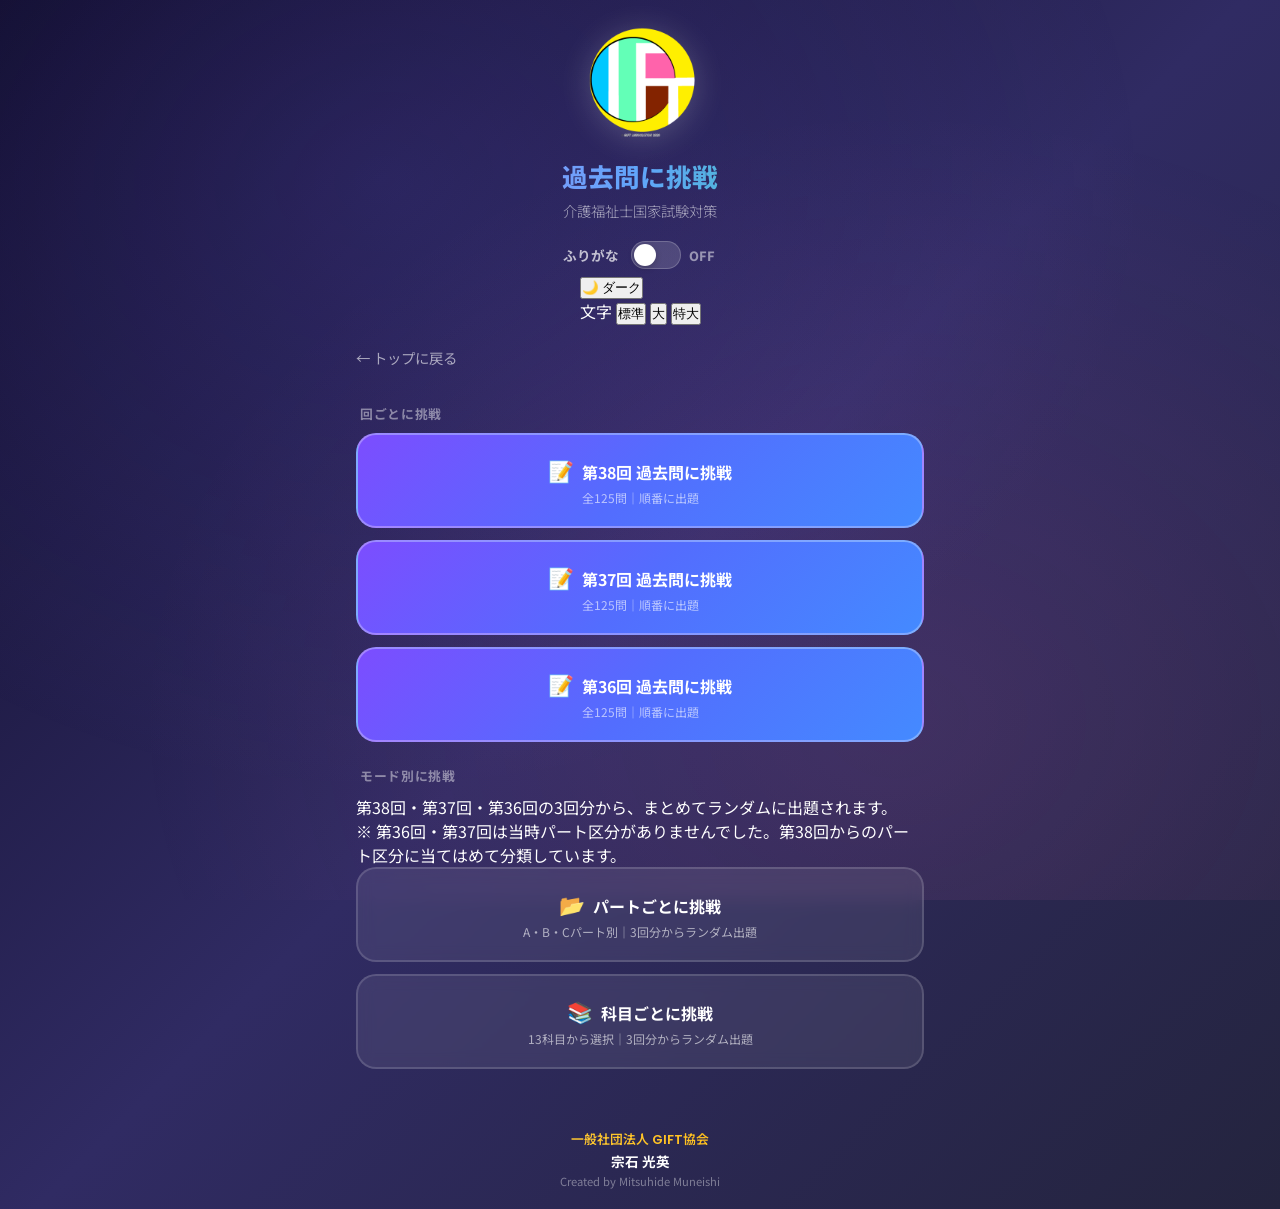
==== exam/index.html @ 0cd43fe3 "Update index.html" ====
<!DOCTYPE html>
<html lang="ja">
<head>
  <meta charset="UTF-8">
  <meta name="viewport" content="width=device-width, initial-scale=1.0">
  <title>過去問に挑戦｜介護福祉士国家試験対策</title>
  <meta name="description" content="介護福祉士国家試験 過去問演習 - 一般社団法人GIFT協会">
  <link rel="preconnect" href="https://fonts.googleapis.com">
  <link href="https://fonts.googleapis.com/css2?family=Noto+Sans+JP:wght@300;400;500;700;900&family=Poppins:wght@600;800&display=swap" rel="stylesheet">
  <link rel="stylesheet" href="style.css">
  <script src="theme.js"></script>
</head>
<body>

  <!-- ===== ヘッダー ===== -->
  <div class="exam-header">
    <a href="../index.html">
      <img src="../gift-logo.png" alt="GIFT協会ロゴ" class="exam-header-logo">
    </a>
    <div class="exam-header-title">過去問に挑戦</div>
    <div class="exam-header-sub">介護福祉士国家試験対策</div>
  </div>

  <!-- ===== ふりがな切り替え（常に表示） ===== -->
  <div class="furigana-toggle" id="furiganaToggle">
    <span class="furigana-label">ふりがな</span>
    <div class="furigana-switch" id="furiganaSwitch" onclick="toggleFurigana()">
      <div class="furigana-switch-track" id="furiganaTrack">
        <div class="furigana-switch-thumb" id="furiganaThumb"></div>
      </div>
      <span class="furigana-status" id="furiganaStatus">OFF</span>
    </div>
  </div>

  <!-- ===== 表示設定（テーマ・文字サイズ） ===== -->
  <div class="display-settings">
    <button type="button" class="theme-btn" id="themeToggle">☀️ ライト</button>
    <div class="fs-group" role="group" aria-label="文字サイズ">
      <span class="fs-label">文字</span>
      <button type="button" class="fs-btn" data-fs="normal">標準</button>
      <button type="button" class="fs-btn" data-fs="large">大</button>
      <button type="button" class="fs-btn" data-fs="xlarge">特大</button>
    </div>
  </div>

  <!-- ===== メインメニュー ===== -->
  <div class="menu-container" id="mainMenu">
    <a href="../index.html" class="back-button">← トップに戻る</a>

    <div class="menu-section-title">回ごとに挑戦</div>
    <ul class="menu-list">
      <li>
        <button class="menu-item highlight" onclick="startExamByKai('38')">
          <span class="menu-item-icon">📝</span>第38回 過去問に挑戦
          <span class="menu-item-sub">全125問｜順番に出題</span>
        </button>
      </li>
      <li>
        <button class="menu-item highlight" onclick="startExamByKai('37')">
          <span class="menu-item-icon">📝</span>第37回 過去問に挑戦
          <span class="menu-item-sub">全125問｜順番に出題</span>
        </button>
      </li>
      <li>
        <button class="menu-item highlight" onclick="startExamByKai('36')">
          <span class="menu-item-icon">📝</span>第36回 過去問に挑戦
          <span class="menu-item-sub">全125問｜順番に出題</span>
        </button>
      </li>
    </ul>

    <div class="menu-section-title">モード別に挑戦</div>

    <div class="menu-note">
      第38回・第37回・第36回の3回分から、まとめてランダムに出題されます。<br>
      ※ 第36回・第37回は当時パート区分がありませんでした。第38回からのパート区分に当てはめて分類しています。
    </div>

    <ul class="menu-list">
      <li>
        <button class="menu-item" onclick="showPartSelect()">
          <span class="menu-item-icon">📂</span>パートごとに挑戦
          <span class="menu-item-sub">A・B・Cパート別｜3回分からランダム出題</span>
        </button>
      </li>
      <li>
        <button class="menu-item" onclick="showSubjectSelect()">
          <span class="menu-item-icon">📚</span>科目ごとに挑戦
          <span class="menu-item-sub">13科目から選択｜3回分からランダム出題</span>
        </button>
      </li>
    </ul>
  </div>

  <!-- ===== パート選択画面 ===== -->
  <div class="menu-container hidden" id="partSelect">
    <button class="back-button" onclick="backToMain()">← 戻る</button>
    <div class="menu-section-title" id="partSelectTitle">パートを選んでください</div>
    <ul class="menu-list">
      <li>
        <button class="menu-item" onclick="startByPart('パートA')">
          <span class="menu-item-icon">🅰️</span>Aパートに挑戦
          <span class="menu-item-sub">午前｜尊厳・介護の基本・社会・コミュニケーション・生活支援技術</span>
        </button>
      </li>
      <li>
        <button class="menu-item" onclick="startByPart('パートB')">
          <span class="menu-item-icon">🅱️</span>Bパートに挑戦
          <span class="menu-item-sub">午後｜こころとからだ・発達と老化・認知症・障害・医療的ケア</span>
        </button>
      </li>
      <li>
        <button class="menu-item" onclick="startByPart('パートC')">
          <span class="menu-item-icon">🅲</span>Cパートに挑戦
          <span class="menu-item-sub">午後｜介護過程・総合問題</span>
        </button>
      </li>
    </ul>
  </div>

  <!-- ===== 科目選択画面 ===== -->
  <div class="menu-container hidden" id="subjectSelect">
    <button class="back-button" onclick="backToMain()">← 戻る</button>
    <div class="menu-section-title" id="subjectSelectTitle">科目を選んでください</div>
    <ul class="subject-grid" id="subjectList">
      <!-- app.js が動的生成 -->
    </ul>
  </div>

  <!-- ===== 出題画面 ===== -->
  <div class="quiz-container hidden" id="quizScreen">
    <button class="back-button" onclick="quitQuiz()">← やめる</button>

    <div class="quiz-progress" id="quizProgressText">1 / 125</div>
    <div class="quiz-progress-bar">
      <div class="quiz-progress-fill" id="quizProgressFill" style="width:0%"></div>
    </div>

    <div class="quiz-meta">
      <span class="quiz-number" id="quizNumber">問1</span>
      <span class="quiz-subject" id="quizSubject">人間の尊厳と自立</span>
    </div>

    <div class="quiz-question" id="quizQuestion"></div>

    <ul class="choices-list" id="choicesList"></ul>
  </div>

  <!-- ===== 正誤画面 ===== -->
  <div class="result-container hidden" id="resultScreen">
    <div class="result-icon" id="resultIcon">⭕</div>
    <div class="result-text" id="resultText">正解！</div>
    <div class="result-time" id="resultTime"></div>

    <div class="result-answer">
      <div class="result-answer-label">正解</div>
      <div class="result-answer-number" id="resultAnswer">3</div>
    </div>

    <div class="result-explanation">
      <div class="result-explanation-title">📖 解説</div>
      <div id="resultExplanation"></div>
    </div>

    <div class="confidence-box" id="confidenceBox">
      <div class="confidence-title">いまの手ごたえは？（任意）</div>
      <div class="confidence-buttons">
        <button type="button" class="confidence-btn" data-level="sure">
          <span class="confidence-icon">◎</span><span class="confidence-label">自信あり</span>
        </button>
        <button type="button" class="confidence-btn" data-level="maybe">
          <span class="confidence-icon">△</span><span class="confidence-label">たぶん</span>
        </button>
        <button type="button" class="confidence-btn" data-level="guess">
          <span class="confidence-icon">？</span><span class="confidence-label">勘</span>
        </button>
      </div>
    </div>

    <button class="next-button" id="nextButton" onclick="nextQuestion()">
      次へ ▶
    </button>
  </div>

  <!-- ===== 結果サマリー画面 ===== -->
  <div class="summary-container hidden" id="summaryScreen">
    <div class="summary-card">
      <div class="summary-emoji" id="summaryEmoji">🎉</div>
      <div class="summary-score" id="summaryScore">0</div>
      <div class="summary-total" id="summaryTotal">/ 125問中</div>
      <div class="summary-bar">
        <div class="summary-bar-correct" id="summaryBarFill" style="width:0%"></div>
      </div>
      <div class="summary-message" id="summaryMessage">お疲れさまでした！</div>
    </div>
    <div class="summary-buttons">
      <button class="next-button" onclick="retryQuiz()">
        🔄 もう一度挑戦
      </button>
      <button class="back-button" onclick="backToMainFromSummary()">
        ← メニューに戻る
      </button>
    </div>
  </div>

  <!-- ===== フッター ===== -->
  <div class="exam-footer">
    <div class="exam-footer-org">一般社団法人 GIFT協会</div>
    <div class="exam-footer-name">宗石 光英</div>
    <div class="exam-footer-credit">Created by Mitsuhide Muneishi</div>
  </div>

  <script src="storage.js"></script>
  <script src="app.js"></script>

</body>
</html>
---- exam/style.css ----
/* ===================================
   過去問アプリ - スタイル
   manabi-フラッシュカード-kaigo-
   既存フラッシュカードと統一デザイン
   Created by Mitsuhide Muneishi
   =================================== */

/* ---------- リセット ---------- */
* {
  margin: 0;
  padding: 0;
  box-sizing: border-box;
}

html {
  scroll-behavior: smooth;
}

body {
  font-family: 'Noto Sans JP', 'Noto Sans', sans-serif;
  min-height: 100dvh;
  display: flex;
  flex-direction: column;
  align-items: center;
  background: linear-gradient(135deg, #0f0c29 0%, #302b63 50%, #24243e 100%);
  color: #fff;
  overflow-x: hidden;
  -webkit-tap-highlight-color: transparent;
  user-select: none;
  position: relative;
}

body::before {
  content: '';
  position: fixed;
  inset: 0;
  background:
    radial-gradient(ellipse at 30% 20%, rgba(120, 100, 255, .15) 0%, transparent 60%),
    radial-gradient(ellipse at 70% 80%, rgba(255, 120, 200, .1) 0%, transparent 60%);
  pointer-events: none;
  z-index: 0;
}

body > * {
  position: relative;
  z-index: 1;
}

/* ---------- ヘッダー ---------- */
.exam-header {
  width: 100%;
  max-width: 600px;
  text-align: center;
  padding: 24px 16px 12px;
}

.exam-header-logo {
  width: clamp(80px, 20vw, 120px);
  height: auto;
  border-radius: 16px;
  filter: drop-shadow(0 4px 16px rgba(255, 255, 255, .2));
  animation: float 3s ease-in-out infinite;
}

@keyframes float {
  0%, 100% { transform: translateY(0); }
  50% { transform: translateY(-6px); }
}

.exam-header-title {
  font-family: 'Poppins', 'Noto Sans JP', sans-serif;
  font-size: clamp(1.2rem, 4vw, 1.6rem);
  font-weight: 800;
  margin-top: 8px;
  background: linear-gradient(90deg, #a78bfa, #60a5fa, #34d399);
  -webkit-background-clip: text;
  -webkit-text-fill-color: transparent;
  background-clip: text;
}

.exam-header-sub {
  font-size: clamp(0.8rem, 2.2vw, 0.9rem);
  opacity: 0.6;
  font-weight: 300;
  margin-top: 2px;
}

/* ---------- ふりがなトグルスイッチ ---------- */
.furigana-toggle {
  width: 100%;
  max-width: 600px;
  display: flex;
  align-items: center;
  justify-content: center;
  gap: 12px;
  padding: 8px 16px 4px;
}

.furigana-label {
  font-size: 0.85rem;
  font-weight: 700;
  color: rgba(255, 255, 255, .7);
}

.furigana-switch {
  display: flex;
  align-items: center;
  gap: 8px;
  cursor: pointer;
}

.furigana-switch-track {
  width: 50px;
  height: 28px;
  background: rgba(255, 255, 255, .15);
  border-radius: 14px;
  position: relative;
  transition: background 0.3s;
  border: 1.5px solid rgba(255, 255, 255, .2);
}

.furigana-switch-track.active {
  background: linear-gradient(135deg, #a78bfa, #60a5fa);
  border-color: rgba(255, 255, 255, .3);
}

.furigana-switch-thumb {
  width: 22px;
  height: 22px;
  background: #fff;
  border-radius: 50%;
  position: absolute;
  top: 2px;
  left: 2px;
  transition: transform 0.3s cubic-bezier(.4, .2, .2, 1);
  box-shadow: 0 2px 6px rgba(0, 0, 0, .2);
}

.furigana-switch-track.active .furigana-switch-thumb {
  transform: translateX(22px);
}

.furigana-status {
  font-size: 0.8rem;
  font-weight: 800;
  color: rgba(255, 255, 255, .5);
  min-width: 28px;
  transition: color 0.3s;
}

.furigana-status.active {
  color: #a78bfa;
}

/* ---------- 戻るボタン ---------- */
.back-button {
  display: inline-flex;
  align-items: center;
  gap: 6px;
  background: none;
  border: none;
  color: rgba(255, 255, 255, .6);
  font-size: 0.9rem;
  cursor: pointer;
  padding: 12px 0;
  text-decoration: none;
  font-family: 'Noto Sans JP', sans-serif;
  transition: color 0.2s;
}

.back-button:hover {
  color: #fff;
}

/* ---------- メニュー画面 ---------- */
.menu-container {
  width: 100%;
  max-width: 600px;
  padding: 10px 16px 40px;
}

.menu-section-title {
  font-size: 0.8rem;
  color: rgba(255, 255, 255, .45);
  font-weight: 700;
  margin-top: 24px;
  margin-bottom: 10px;
  padding-left: 4px;
  letter-spacing: 0.05em;
}

.menu-list {
  list-style: none;
  display: flex;
  flex-direction: column;
  gap: 12px;
}

.menu-item {
  display: block;
  width: 100%;
  padding: 20px 24px;
  background: rgba(255, 255, 255, .08);
  border: 2px solid rgba(255, 255, 255, .15);
  border-radius: 20px;
  font-size: 1rem;
  font-weight: 700;
  color: #fff;
  text-align: center;
  text-decoration: none;
  cursor: pointer;
  transition: transform 0.25s, box-shadow 0.25s, border-color 0.25s, background 0.25s;
  backdrop-filter: blur(8px);
  font-family: 'Noto Sans JP', sans-serif;
}

.menu-item:hover {
  transform: translateY(-4px) scale(1.02);
  box-shadow: 0 12px 32px rgba(0, 0, 0, .3);
  border-color: rgba(255, 255, 255, .4);
  background: rgba(255, 255, 255, .15);
}

.menu-item:active {
  transform: scale(0.97);
}

.menu-item.disabled {
  opacity: 0.3;
  cursor: not-allowed;
  pointer-events: none;
}

.menu-item.highlight {
  background: linear-gradient(135deg, #7c4dff 0%, #536dfe 50%, #448aff 100%);
  border-color: rgba(255, 255, 255, .3);
}

.menu-item.highlight:hover {
  box-shadow: 0 12px 32px rgba(124, 77, 255, .4);
}

.menu-item-icon {
  font-size: 1.3rem;
  margin-right: 8px;
}

.menu-item-sub {
  display: block;
  font-size: 0.75rem;
  font-weight: 400;
  opacity: 0.6;
  margin-top: 4px;
}

/* ---------- 科目リスト ---------- */
.subject-grid {
  list-style: none;
  display: flex;
  flex-direction: column;
  gap: 10px;
}

.subject-item {
  display: flex;
  align-items: center;
  gap: 12px;
  width: 100%;
  padding: 16px 20px;
  background: rgba(255, 255, 255, .08);
  border: 1.5px solid rgba(255, 255, 255, .12);
  border-radius: 16px;
  color: #fff;
  text-decoration: none;
  cursor: pointer;
  transition: transform 0.2s, background 0.2s, border-color 0.2s;
  backdrop-filter: blur(6px);
  font-family: 'Noto Sans JP', sans-serif;
}

.subject-item:hover {
  transform: translateY(-2px);
  background: rgba(255, 255, 255, .15);
  border-color: rgba(255, 255, 255, .3);
}

.subject-item:active {
  transform: scale(0.97);
}

.subject-badge {
  display: flex;
  align-items: center;
  justify-content: center;
  width: 36px;
  height: 36px;
  border-radius: 50%;
  background: linear-gradient(135deg, #a78bfa, #60a5fa);
  font-size: 0.75rem;
  font-weight: 800;
  flex-shrink: 0;
  color: #fff;
}

.subject-name {
  font-size: 0.95rem;
  font-weight: 700;
  line-height: 1.4;
}

.subject-count {
  margin-left: auto;
  font-size: 0.75rem;
  opacity: 0.5;
  white-space: nowrap;
}

/* ---------- 出題画面 ---------- */
.quiz-container {
  width: 100%;
  max-width: 600px;
  padding: 10px 16px 40px;
}

.quiz-progress {
  text-align: center;
  font-size: 0.8rem;
  color: rgba(255, 255, 255, .5);
  margin-bottom: 6px;
}

.quiz-progress-bar {
  width: 100%;
  height: 8px;
  background: rgba(255, 255, 255, .1);
  border-radius: 4px;
  margin-bottom: 20px;
  overflow: hidden;
}

.quiz-progress-fill {
  height: 100%;
  background: linear-gradient(90deg, #a78bfa, #60a5fa, #34d399);
  border-radius: 4px;
  transition: width 0.4s cubic-bezier(.4, 0, .2, 1);
}

.quiz-meta {
  display: flex;
  align-items: center;
  gap: 10px;
  margin-bottom: 12px;
}

.quiz-number {
  font-size: 0.8rem;
  color: rgba(255, 255, 255, .5);
}

.quiz-subject {
  display: inline-block;
  background: linear-gradient(135deg, #a78bfa, #60a5fa);
  color: #fff;
  font-size: 0.7rem;
  font-weight: 700;
  padding: 3px 12px;
  border-radius: 20px;
}

.quiz-question {
  background: rgba(255, 255, 255, .08);
  border: 1.5px solid rgba(255, 255, 255, .12);
  border-radius: 20px;
  padding: 24px 20px;
  margin-bottom: 16px;
  font-size: clamp(0.9rem, 2.8vw, 1.05rem);
  line-height: 1.9;
  color: rgba(255, 255, 255, .9);
  backdrop-filter: blur(6px);
}

/* ---------- 選択肢 ---------- */
.choices-list {
  list-style: none;
  display: flex;
  flex-direction: column;
  gap: 10px;
}

.choice-button {
  display: flex;
  align-items: flex-start;
  gap: 12px;
  width: 100%;
  padding: 18px 20px;
  background: rgba(255, 255, 255, .06);
  border: 2px solid rgba(255, 255, 255, .12);
  border-radius: 16px;
  font-size: clamp(0.85rem, 2.5vw, 0.95rem);
  line-height: 1.7;
  color: rgba(255, 255, 255, .9);
  text-align: left;
  cursor: pointer;
  transition: all 0.25s ease;
  backdrop-filter: blur(6px);
  font-family: 'Noto Sans JP', sans-serif;
}

.choice-button:hover {
  border-color: #a78bfa;
  background: rgba(167, 139, 250, .15);
  transform: translateY(-2px);
  box-shadow: 0 6px 20px rgba(167, 139, 250, .2);
}

.choice-button:active {
  transform: scale(0.97);
}

.choice-number {
  display: inline-flex;
  align-items: center;
  justify-content: center;
  width: 30px;
  height: 30px;
  background: rgba(255, 255, 255, .1);
  border-radius: 50%;
  font-size: 0.8rem;
  font-weight: 800;
  flex-shrink: 0;
  margin-top: 2px;
}

.choice-text {
  flex: 1;
}

.choice-button.image-choice {
  justify-content: center;
  align-items: center;
  padding: 14px;
}

.choice-button.image-choice img {
  max-width: 100%;
  max-height: 140px;
  object-fit: contain;
  border-radius: 8px;
}

/* ---------- 正誤画面 ---------- */
.result-container {
  width: 100%;
  max-width: 600px;
  padding: 10px 16px 40px;
  text-align: center;
}

.result-icon {
  font-size: clamp(80px, 25vw, 120px);
  margin: 24px 0 8px;
  line-height: 1;
}

.result-text {
  font-size: clamp(1.3rem, 4vw, 1.6rem);
  font-weight: 800;
  margin-bottom: 24px;
}

.result-text.correct {
  background: linear-gradient(90deg, #34d399, #60a5fa);
  -webkit-background-clip: text;
  -webkit-text-fill-color: transparent;
  background-clip: text;
}

.result-text.incorrect {
  background: linear-gradient(90deg, #f87171, #fb923c);
  -webkit-background-clip: text;
  -webkit-text-fill-color: transparent;
  background-clip: text;
}

.result-answer {
  background: rgba(255, 255, 255, .08);
  border: 1.5px solid rgba(255, 255, 255, .12);
  border-radius: 20px;
  padding: 20px;
  margin-bottom: 16px;
  text-align: left;
  backdrop-filter: blur(6px);
}

.result-answer-label {
  font-size: 0.8rem;
  color: rgba(255, 255, 255, .45);
  margin-bottom: 4px;
}

.result-answer-number {
  font-size: 1.3rem;
  font-weight: 800;
  background: linear-gradient(90deg, #a78bfa, #60a5fa);
  -webkit-background-clip: text;
  -webkit-text-fill-color: transparent;
  background-clip: text;
}

.result-explanation {
  background: rgba(255, 255, 255, .06);
  border-left: 4px solid #a78bfa;
  border-radius: 0 16px 16px 0;
  padding: 20px;
  margin-bottom: 28px;
  text-align: left;
  font-size: clamp(0.85rem, 2.5vw, 0.95rem);
  line-height: 1.9;
  color: rgba(255, 255, 255, .8);
}

.result-explanation-title {
  font-weight: 800;
  font-size: 0.8rem;
  color: rgba(255, 255, 255, .45);
  margin-bottom: 8px;
}

.next-button {
  display: inline-block;
  padding: 16px 60px;
  background: linear-gradient(135deg, #a78bfa, #60a5fa);
  color: #fff;
  border: none;
  border-radius: 30px;
  font-size: 1.1rem;
  font-weight: 800;
  cursor: pointer;
  transition: transform 0.2s, box-shadow 0.2s;
  box-shadow: 0 6px 24px rgba(167, 139, 250, .35);
  font-family: 'Poppins', 'Noto Sans JP', sans-serif;
  text-decoration: none;
}

.next-button:hover {
  transform: translateY(-3px);
  box-shadow: 0 10px 32px rgba(167, 139, 250, .5);
}

.next-button:active {
  transform: scale(0.95);
}

/* ---------- 結果サマリー画面 ---------- */
.summary-container {
  width: 100%;
  max-width: 600px;
  padding: 10px 16px 40px;
  text-align: center;
}

.summary-card {
  background: rgba(255, 255, 255, .08);
  border: 1.5px solid rgba(255, 255, 255, .12);
  border-radius: 24px;
  padding: 32px 24px;
  backdrop-filter: blur(6px);
  margin-bottom: 24px;
}

.summary-emoji {
  font-size: 3rem;
  margin-bottom: 8px;
}

.summary-score {
  font-family: 'Poppins', sans-serif;
  font-size: clamp(3rem, 12vw, 4.5rem);
  font-weight: 800;
  background: linear-gradient(90deg, #a78bfa, #60a5fa, #34d399);
  -webkit-background-clip: text;
  -webkit-text-fill-color: transparent;
  background-clip: text;
  line-height: 1.1;
}

.summary-total {
  font-size: 1rem;
  color: rgba(255, 255, 255, .5);
  margin-bottom: 16px;
}

.summary-bar {
  width: 100%;
  height: 16px;
  background: rgba(255, 255, 255, .1);
  border-radius: 8px;
  overflow: hidden;
  margin-bottom: 12px;
}

.summary-bar-correct {
  height: 100%;
  background: linear-gradient(90deg, #34d399, #60a5fa);
  border-radius: 8px;
  transition: width 0.6s cubic-bezier(.4, 0, .2, 1);
}

.summary-message {
  font-size: clamp(1rem, 3vw, 1.2rem);
  font-weight: 800;
  margin-bottom: 8px;
  color: rgba(255, 255, 255, .9);
}

.summary-buttons {
  display: flex;
  flex-direction: column;
  gap: 12px;
  align-items: center;
}

/* ---------- フッター ---------- */
.exam-footer {
  width: 100%;
  max-width: 600px;
  text-align: center;
  padding: 20px 16px;
  margin-top: auto;
}

.exam-footer-org {
  font-family: 'Poppins', 'Noto Sans JP', sans-serif;
  font-size: 0.8rem;
  font-weight: 600;
  background: linear-gradient(90deg, #ffd54f, #ffb300);
  -webkit-background-clip: text;
  -webkit-text-fill-color: transparent;
  background-clip: text;
}

.exam-footer-name {
  font-size: 0.85rem;
  font-weight: 700;
  color: #fff;
  margin-top: 2px;
}

.exam-footer-credit {
  font-size: 0.7rem;
  opacity: 0.4;
  margin-top: 2px;
}

/* ---------- ユーティリティ ---------- */
.hidden {
  display: none !important;
}

/* ---------- レスポンシブ ---------- */
@media (max-width: 480px) {
  .quiz-question {
    padding: 18px 16px;
  }

  .choice-button {
    padding: 14px 16px;
  }

  .result-explanation {
    padding: 16px;
  }

  .menu-item {
    padding: 16px 20px;
  }
}
/* ===== 回選択ボタン ===== */
.menu-kai-btn {
  padding: 10px 20px;
  border-radius: 50px;
  border: 2px solid rgba(255,255,255,.3);
  background: rgba(255,255,255,.08);
  color: rgba(255,255,255,.7);
  font-size: .95rem;
  font-weight: 700;
  font-family: 'Noto Sans JP', sans-serif;
  cursor: pointer;
  transition: all .25s;
}
.menu-kai-btn:hover {
  border-color: rgba(255,255,255,.5);
  background: rgba(255,255,255,.15);
}
.menu-kai-btn.active {
  background: linear-gradient(135deg, #00b894, #0984e3);
  border-color: transparent;
  color: #fff;
  box-shadow: 0 4px 15px rgba(9,132,227,.4);
}
.menu-kai-btn.disabled-kai {
  opacity: .4;
  cursor: not-allowed;
}
/* トップに戻るリンク フォントサイズアップ */
.back-to-top{
  font-size:clamp(1.1rem,3.2vw,1.35rem) !important;
}
/* ===== 事例と問題文の分離表示 ===== */
.question-case {
  background: rgba(255, 255, 255, 0.06);
  border-left: 4px solid #667eea;
  padding: 14px 16px;
  border-radius: 8px;
  margin-bottom: 16px;
  line-height: 1.9;
  font-size: 0.95rem;
}
.question-ask {
  background: rgba(255, 193, 7, 0.1);
  border-left: 4px solid #ffc107;
  padding: 14px 16px;
  border-radius: 8px;
  line-height: 1.8;
  font-size: 1.0rem;
  font-weight: 700;
}
/* ===== 所要時間 ===== */
.result-time{
  font-size:.78rem;
  opacity:.55;
  text-align:center;
  letter-spacing:.04em;
  margin:-4px 0 14px;
}

/* ===== 自信度 ===== */
.confidence-box{
  max-width:520px;
  margin:18px auto 6px;
  padding:14px 12px;
  border-radius:14px;
  background:rgba(255,255,255,.05);
  border:1px solid rgba(255,255,255,.12);
}
.confidence-title{
  font-size:.8rem;
  opacity:.65;
  text-align:center;
  margin-bottom:10px;
}
.confidence-buttons{
  display:flex;
  gap:8px;
}
.confidence-btn{
  flex:1;
  display:flex;
  flex-direction:column;
  align-items:center;
  gap:5px;
  padding:11px 4px;
  border-radius:12px;
  border:2px solid rgba(255,255,255,.18);
  background:rgba(255,255,255,.04);
  color:inherit;
  font-family:inherit;
  font-size:.76rem;
  line-height:1.3;
  cursor:pointer;
  transition:transform .12s ease, border-color .12s ease, background .12s ease;
}
.confidence-btn:active{ transform:scale(.96); }
.confidence-icon{ font-size:1.15rem; line-height:1; }

/* 選択中：色だけに頼らず、太字・枠線・チェックの3点で示す */
.confidence-btn.selected{
  border-color:#F2B705;
  background:rgba(242,183,5,.16);
  font-weight:700;
  box-shadow:0 0 0 3px rgba(242,183,5,.18);
}
.confidence-btn.selected .confidence-label::after{ content:' ✓'; }
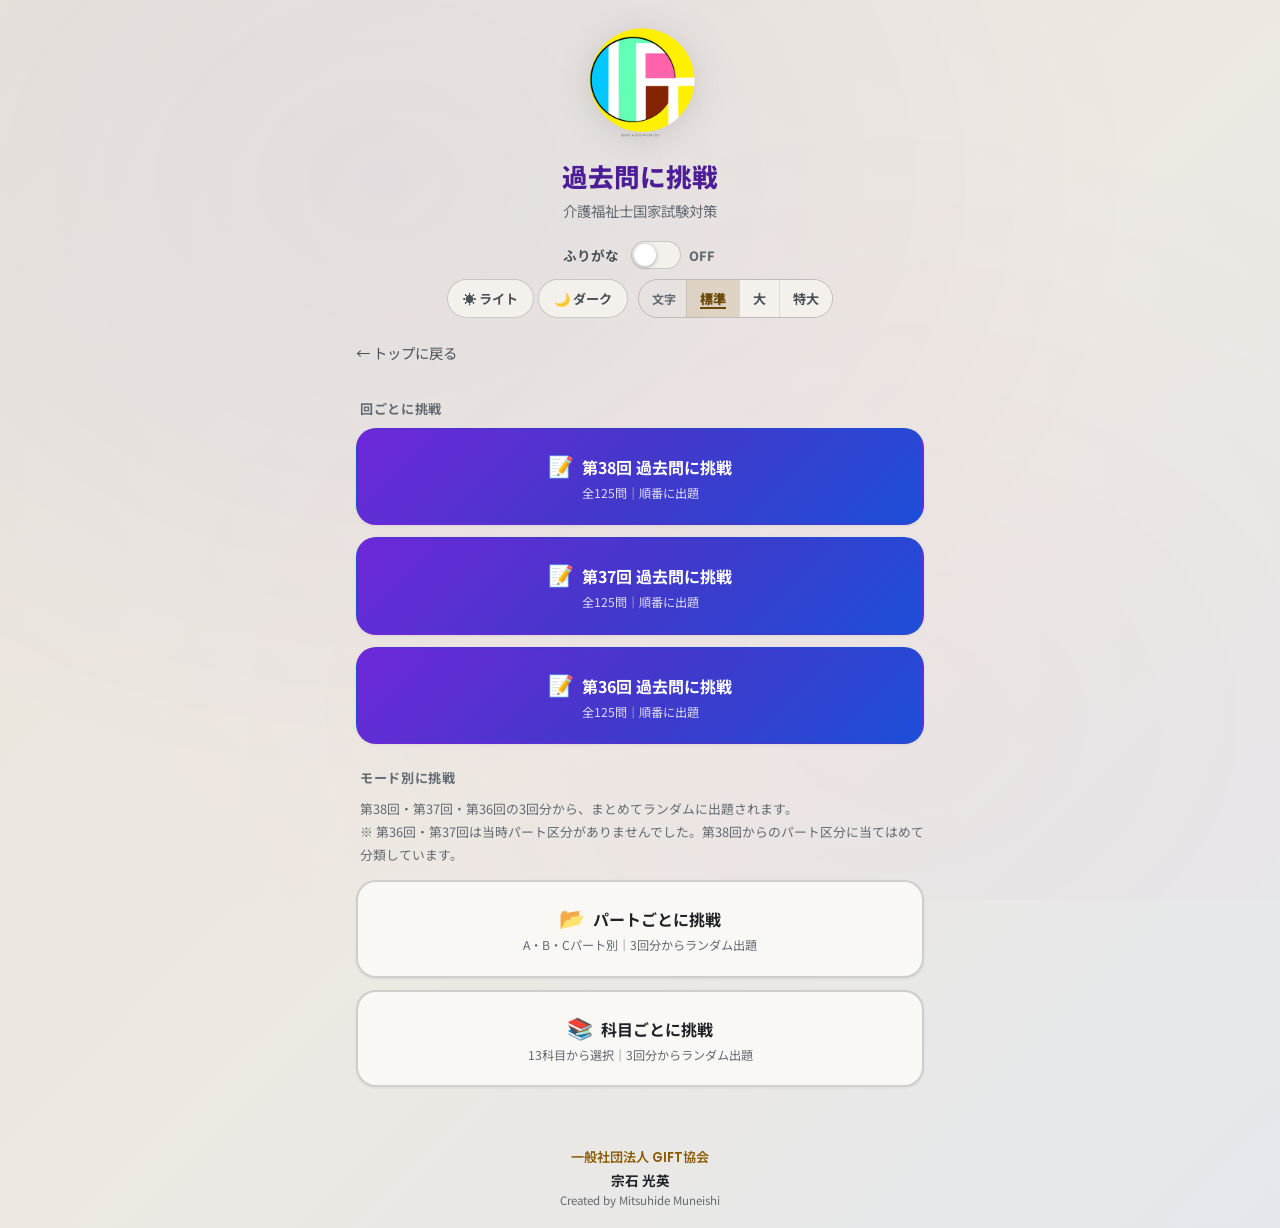
==== commit 354efae5: "Update index.html" ====
--- a/exam/index.html
+++ b/exam/index.html
@@ -34,7 +34,10 @@
 
   <!-- ===== 表示設定（テーマ・文字サイズ） ===== -->
   <div class="display-settings">
-    <button type="button" class="theme-btn" id="themeToggle">☀️ ライト</button>
+    <div class="theme-group" role="group" aria-label="表示モード">
+      <button type="button" class="theme-btn" data-theme-set="light">☀️ ライト</button>
+      <button type="button" class="theme-btn" data-theme-set="dark">🌙 ダーク</button>
+    </div>
     <div class="fs-group" role="group" aria-label="文字サイズ">
       <span class="fs-label">文字</span>
       <button type="button" class="fs-btn" data-fs="normal">標準</button>
--- a/exam/style.css
+++ b/exam/style.css
@@ -1,751 +1,663 @@
 /* ===================================
    過去問アプリ - スタイル
    manabi-フラッシュカード-kaigo-
-   既存フラッシュカードと統一デザイン
+   ライト/ダーク・文字サイズ3段階・色覚配慮 対応版
    Created by Mitsuhide Muneishi
    =================================== */
 
+/* ---------- 設定値（文字サイズ） ---------- */
+:root{
+  --fs-body: 16px;   /* 標準 */
+  --fs-sub:  13.5px;
+  --lh-body: 1.90;
+  --ruby-scale: 58%; /* 既定の50%より読みやすい */
+}
+:root[data-fs="large"]{  --fs-body:18px; --fs-sub:14.5px; --lh-body:1.95; }
+:root[data-fs="xlarge"]{ --fs-body:20px; --fs-sub:15.5px; --lh-body:2.00; }
+
+/* ---------- 設定値（配色） ----------
+   正解=青緑 / 不正解=オレンジ / 選択中=アンバー
+   赤×緑の組み合わせは使わない                */
+:root[data-theme="dark"]{
+  --bg-grad: linear-gradient(135deg, #0f0c29 0%, #302b63 50%, #24243e 100%);
+  --glow-a: rgba(120,100,255,.15);
+  --glow-b: rgba(255,120,200,.10);
+  --ink:       #EDEFF4;
+  --ink-sub:   rgba(237,239,244,.78);
+  --ink-faint: rgba(237,239,244,.60);
+  --card:      rgba(255,255,255,.08);
+  --card-soft: rgba(255,255,255,.05);
+  --line:      rgba(255,255,255,.16);
+  --line-soft: rgba(255,255,255,.10);
+  --hover:     rgba(255,255,255,.15);
+  --accent:    #a78bfa;
+  --accent-2:  #60a5fa;
+  --btn-grad:  linear-gradient(135deg, #a78bfa, #60a5fa);
+  --ok:   #3ECFC0;
+  --ng:   #FFA45C;
+  --pick: #F2B705;
+  --pick-bg: rgba(242,183,5,.16);
+  --pick-ink: #FFF3CC;
+  --shadow: rgba(0,0,0,.30);
+}
+:root[data-theme="light"]{
+  --bg-grad: linear-gradient(135deg, #E8E3DA 0%, #EDE9E2 50%, #E4E7EC 100%);
+  --glow-a: rgba(120,100,255,.06);
+  --glow-b: rgba(255,120,200,.04);
+  --ink:       #1F2328;
+  --ink-sub:   #4A5158;
+  --ink-faint: #626A72;
+  --card:      #FAF8F5;
+  --card-soft: #F4F1EC;
+  --line:      rgba(31,35,40,.20);
+  --line-soft: rgba(31,35,40,.12);
+  --hover:     #FFFFFF;
+  --accent:    #6D28D9;
+  --accent-2:  #1D4ED8;
+  --btn-grad:  linear-gradient(135deg, #6D28D9, #1D4ED8);
+  --ok:   #0E7C86;
+  --ng:   #C2410C;
+  --pick: #9A6700;
+  --pick-bg: rgba(154,103,0,.12);
+  --pick-ink: #6B4700;
+  --shadow: rgba(31,35,40,.14);
+}
+
 /* ---------- リセット ---------- */
-* {
-  margin: 0;
-  padding: 0;
-  box-sizing: border-box;
-}
-
-html {
-  scroll-behavior: smooth;
-}
-
-body {
-  font-family: 'Noto Sans JP', 'Noto Sans', sans-serif;
-  min-height: 100dvh;
-  display: flex;
-  flex-direction: column;
-  align-items: center;
-  background: linear-gradient(135deg, #0f0c29 0%, #302b63 50%, #24243e 100%);
-  color: #fff;
-  overflow-x: hidden;
-  -webkit-tap-highlight-color: transparent;
-  user-select: none;
-  position: relative;
-}
-
-body::before {
-  content: '';
-  position: fixed;
-  inset: 0;
+*{ margin:0; padding:0; box-sizing:border-box; }
+html{ scroll-behavior:smooth; }
+
+body{
+  font-family:'Noto Sans JP','Noto Sans',sans-serif;
+  min-height:100dvh;
+  display:flex;
+  flex-direction:column;
+  align-items:center;
+  background:var(--bg-grad);
+  color:var(--ink);
+  overflow-x:hidden;
+  -webkit-tap-highlight-color:transparent;
+  user-select:none;
+  position:relative;
+}
+
+body::before{
+  content:'';
+  position:fixed;
+  inset:0;
   background:
-    radial-gradient(ellipse at 30% 20%, rgba(120, 100, 255, .15) 0%, transparent 60%),
-    radial-gradient(ellipse at 70% 80%, rgba(255, 120, 200, .1) 0%, transparent 60%);
-  pointer-events: none;
-  z-index: 0;
-}
-
-body > * {
-  position: relative;
-  z-index: 1;
-}
+    radial-gradient(ellipse at 30% 20%, var(--glow-a) 0%, transparent 60%),
+    radial-gradient(ellipse at 70% 80%, var(--glow-b) 0%, transparent 60%);
+  pointer-events:none;
+  z-index:0;
+}
+body > *{ position:relative; z-index:1; }
+
+/* 本文だけは指でなぞって選択できるようにする（質問機能のため） */
+.quiz-question, .question-case, .question-ask,
+.choice-text, .result-explanation, #resultExplanation{
+  user-select:text;
+  -webkit-user-select:text;
+}
+
+/* ふりがなは親文字の58% */
+ruby rt{ font-size:var(--ruby-scale); letter-spacing:0; opacity:.92; }
 
 /* ---------- ヘッダー ---------- */
-.exam-header {
-  width: 100%;
-  max-width: 600px;
-  text-align: center;
-  padding: 24px 16px 12px;
-}
-
-.exam-header-logo {
-  width: clamp(80px, 20vw, 120px);
-  height: auto;
-  border-radius: 16px;
-  filter: drop-shadow(0 4px 16px rgba(255, 255, 255, .2));
-  animation: float 3s ease-in-out infinite;
-}
-
-@keyframes float {
-  0%, 100% { transform: translateY(0); }
-  50% { transform: translateY(-6px); }
-}
-
-.exam-header-title {
-  font-family: 'Poppins', 'Noto Sans JP', sans-serif;
-  font-size: clamp(1.2rem, 4vw, 1.6rem);
-  font-weight: 800;
-  margin-top: 8px;
-  background: linear-gradient(90deg, #a78bfa, #60a5fa, #34d399);
-  -webkit-background-clip: text;
-  -webkit-text-fill-color: transparent;
-  background-clip: text;
-}
-
-.exam-header-sub {
-  font-size: clamp(0.8rem, 2.2vw, 0.9rem);
-  opacity: 0.6;
-  font-weight: 300;
-  margin-top: 2px;
-}
-
-/* ---------- ふりがなトグルスイッチ ---------- */
-.furigana-toggle {
-  width: 100%;
-  max-width: 600px;
-  display: flex;
-  align-items: center;
-  justify-content: center;
-  gap: 12px;
-  padding: 8px 16px 4px;
-}
-
-.furigana-label {
-  font-size: 0.85rem;
-  font-weight: 700;
-  color: rgba(255, 255, 255, .7);
-}
-
-.furigana-switch {
-  display: flex;
-  align-items: center;
-  gap: 8px;
-  cursor: pointer;
-}
-
-.furigana-switch-track {
-  width: 50px;
-  height: 28px;
-  background: rgba(255, 255, 255, .15);
-  border-radius: 14px;
-  position: relative;
-  transition: background 0.3s;
-  border: 1.5px solid rgba(255, 255, 255, .2);
-}
-
-.furigana-switch-track.active {
-  background: linear-gradient(135deg, #a78bfa, #60a5fa);
-  border-color: rgba(255, 255, 255, .3);
-}
-
-.furigana-switch-thumb {
-  width: 22px;
-  height: 22px;
-  background: #fff;
-  border-radius: 50%;
-  position: absolute;
-  top: 2px;
-  left: 2px;
-  transition: transform 0.3s cubic-bezier(.4, .2, .2, 1);
-  box-shadow: 0 2px 6px rgba(0, 0, 0, .2);
-}
-
-.furigana-switch-track.active .furigana-switch-thumb {
-  transform: translateX(22px);
-}
-
-.furigana-status {
-  font-size: 0.8rem;
-  font-weight: 800;
-  color: rgba(255, 255, 255, .5);
-  min-width: 28px;
-  transition: color 0.3s;
-}
-
-.furigana-status.active {
-  color: #a78bfa;
-}
+.exam-header{
+  width:100%;
+  max-width:600px;
+  text-align:center;
+  padding:24px 16px 12px;
+}
+.exam-header-logo{
+  width:clamp(80px,20vw,120px);
+  height:auto;
+  border-radius:16px;
+  filter:drop-shadow(0 4px 16px var(--shadow));
+  animation:float 3s ease-in-out infinite;
+}
+@keyframes float{
+  0%,100%{ transform:translateY(0); }
+  50%{ transform:translateY(-6px); }
+}
+.exam-header-title{
+  font-family:'Poppins','Noto Sans JP',sans-serif;
+  font-size:clamp(1.2rem,4vw,1.6rem);
+  font-weight:800;
+  margin-top:8px;
+  background:linear-gradient(90deg,#a78bfa,#60a5fa,#34d399);
+  -webkit-background-clip:text;
+  -webkit-text-fill-color:transparent;
+  background-clip:text;
+}
+.exam-header-sub{
+  font-size:clamp(.8rem,2.2vw,.9rem);
+  color:var(--ink-faint);
+  font-weight:400;
+  margin-top:2px;
+}
+
+/* ---------- ふりがなトグル ---------- */
+.furigana-toggle{
+  width:100%;
+  max-width:600px;
+  display:flex;
+  align-items:center;
+  justify-content:center;
+  gap:12px;
+  padding:8px 16px 4px;
+}
+.furigana-label{
+  font-size:.85rem;
+  font-weight:700;
+  color:var(--ink-sub);
+}
+.furigana-switch{
+  display:flex;
+  align-items:center;
+  gap:8px;
+  cursor:pointer;
+}
+.furigana-switch-track{
+  width:50px;
+  height:28px;
+  background:var(--card-soft);
+  border-radius:14px;
+  position:relative;
+  transition:background .3s;
+  border:1.5px solid var(--line);
+}
+.furigana-switch-track.active{
+  background:var(--btn-grad);
+  border-color:transparent;
+}
+.furigana-switch-thumb{
+  width:22px;
+  height:22px;
+  background:#fff;
+  border-radius:50%;
+  position:absolute;
+  top:2px;
+  left:2px;
+  transition:transform .3s cubic-bezier(.4,.2,.2,1);
+  box-shadow:0 2px 6px var(--shadow);
+}
+.furigana-switch-track.active .furigana-switch-thumb{
+  transform:translateX(22px);
+}
+.furigana-status{
+  font-size:.8rem;
+  font-weight:800;
+  color:var(--ink-faint);
+  min-width:28px;
+  transition:color .3s;
+}
+.furigana-status.active{ color:var(--accent); }
+
+/* ---------- 表示設定バー ---------- */
+.display-settings{
+  width:100%;
+  max-width:600px;
+  display:flex;
+  align-items:center;
+  justify-content:center;
+  gap:10px;
+  flex-wrap:wrap;
+  padding:6px 16px 2px;
+}
+.theme-btn,.fs-btn{
+  font-family:'Noto Sans JP',sans-serif;
+  font-size:.82rem;
+  font-weight:700;
+  color:var(--ink-sub);
+  background:var(--card-soft);
+  cursor:pointer;
+  transition:transform .15s, background .2s, color .2s;
+}
+.theme-btn{
+  padding:9px 15px;
+  border:1.5px solid var(--line);
+  border-radius:999px;
+}
+.theme-btn:hover{ background:var(--hover); color:var(--ink); }
+.fs-group{
+  display:inline-flex;
+  align-items:center;
+  border:1.5px solid var(--line);
+  border-radius:999px;
+  overflow:hidden;
+}
+.fs-label{
+  font-size:.75rem;
+  font-weight:700;
+  color:var(--ink-faint);
+  padding:0 10px 0 13px;
+}
+.fs-btn{
+  padding:9px 13px;
+  border:0;
+  border-left:1.5px solid var(--line-soft);
+}
+.fs-btn:hover{ background:var(--hover); color:var(--ink); }
+/* 選択中：色・太字・下線の3点で示す */
+.fs-btn.selected{
+  background:var(--pick-bg);
+  color:var(--pick-ink);
+  font-weight:900;
+  text-decoration:underline;
+  text-underline-offset:3px;
+  text-decoration-thickness:2px;
+}
+.theme-btn:active,.fs-btn:active{ transform:scale(.96); }
 
 /* ---------- 戻るボタン ---------- */
-.back-button {
-  display: inline-flex;
-  align-items: center;
-  gap: 6px;
-  background: none;
-  border: none;
-  color: rgba(255, 255, 255, .6);
-  font-size: 0.9rem;
-  cursor: pointer;
-  padding: 12px 0;
-  text-decoration: none;
-  font-family: 'Noto Sans JP', sans-serif;
-  transition: color 0.2s;
-}
-
-.back-button:hover {
-  color: #fff;
-}
+.back-button{
+  display:inline-flex;
+  align-items:center;
+  gap:6px;
+  background:none;
+  border:none;
+  color:var(--ink-sub);
+  font-size:.9rem;
+  cursor:pointer;
+  padding:12px 0;
+  text-decoration:none;
+  font-family:'Noto Sans JP',sans-serif;
+  transition:color .2s;
+}
+.back-button:hover{ color:var(--ink); }
 
 /* ---------- メニュー画面 ---------- */
-.menu-container {
-  width: 100%;
-  max-width: 600px;
-  padding: 10px 16px 40px;
-}
-
-.menu-section-title {
-  font-size: 0.8rem;
-  color: rgba(255, 255, 255, .45);
-  font-weight: 700;
-  margin-top: 24px;
-  margin-bottom: 10px;
-  padding-left: 4px;
-  letter-spacing: 0.05em;
-}
-
-.menu-list {
-  list-style: none;
-  display: flex;
-  flex-direction: column;
-  gap: 12px;
-}
-
-.menu-item {
-  display: block;
-  width: 100%;
-  padding: 20px 24px;
-  background: rgba(255, 255, 255, .08);
-  border: 2px solid rgba(255, 255, 255, .15);
-  border-radius: 20px;
-  font-size: 1rem;
-  font-weight: 700;
-  color: #fff;
-  text-align: center;
-  text-decoration: none;
-  cursor: pointer;
-  transition: transform 0.25s, box-shadow 0.25s, border-color 0.25s, background 0.25s;
-  backdrop-filter: blur(8px);
-  font-family: 'Noto Sans JP', sans-serif;
-}
-
-.menu-item:hover {
-  transform: translateY(-4px) scale(1.02);
-  box-shadow: 0 12px 32px rgba(0, 0, 0, .3);
-  border-color: rgba(255, 255, 255, .4);
-  background: rgba(255, 255, 255, .15);
-}
-
-.menu-item:active {
-  transform: scale(0.97);
-}
-
-.menu-item.disabled {
-  opacity: 0.3;
-  cursor: not-allowed;
-  pointer-events: none;
-}
-
-.menu-item.highlight {
-  background: linear-gradient(135deg, #7c4dff 0%, #536dfe 50%, #448aff 100%);
-  border-color: rgba(255, 255, 255, .3);
-}
-
-.menu-item.highlight:hover {
-  box-shadow: 0 12px 32px rgba(124, 77, 255, .4);
-}
-
-.menu-item-icon {
-  font-size: 1.3rem;
-  margin-right: 8px;
-}
-
-.menu-item-sub {
-  display: block;
-  font-size: 0.75rem;
-  font-weight: 400;
-  opacity: 0.6;
-  margin-top: 4px;
+.menu-container{
+  width:100%;
+  max-width:600px;
+  padding:10px 16px 40px;
+}
+.menu-section-title{
+  font-size:.82rem;
+  color:var(--ink-faint);
+  font-weight:700;
+  margin-top:24px;
+  margin-bottom:10px;
+  padding-left:4px;
+  letter-spacing:.05em;
+}
+.menu-note{
+  font-size:.8rem;
+  color:var(--ink-faint);
+  margin-bottom:14px;
+  padding-left:4px;
+  line-height:1.8;
+}
+.menu-list{
+  list-style:none;
+  display:flex;
+  flex-direction:column;
+  gap:12px;
+}
+.menu-item{
+  display:block;
+  width:100%;
+  padding:20px 24px;
+  background:var(--card);
+  border:2px solid var(--line);
+  border-radius:20px;
+  font-size:1rem;
+  font-weight:700;
+  color:var(--ink);
+  text-align:center;
+  text-decoration:none;
+  cursor:pointer;
+  transition:transform .25s, box-shadow .25s, border-color .25s, background .25s;
+  font-family:'Noto Sans JP',sans-serif;
+}
+.menu-item:hover{
+  transform:translateY(-4px) scale(1.02);
+  box-shadow:0 12px 32px var(--shadow);
+  border-color:var(--accent);
+  background:var(--hover);
+}
+.menu-item:active{ transform:scale(.97); }
+.menu-item.disabled{
+  opacity:.35;
+  cursor:not-allowed;
+  pointer-events:none;
+}
+.menu-item.highlight{
+  background:linear-gradient(135deg,#6D28D9 0%,#4338CA 50%,#1D4ED8 100%);
+  border-color:transparent;
+  color:#fff;
+}
+.menu-item.highlight:hover{
+  box-shadow:0 12px 32px rgba(109,40,217,.40);
+  background:linear-gradient(135deg,#5B21B6 0%,#3730A3 50%,#1E40AF 100%);
+}
+.menu-item.highlight .menu-item-sub{ color:rgba(255,255,255,.82); }
+.menu-item-icon{
+  font-size:1.3rem;
+  margin-right:8px;
+}
+.menu-item-sub{
+  display:block;
+  font-size:.76rem;
+  font-weight:400;
+  color:var(--ink-faint);
+  margin-top:4px;
+  line-height:1.6;
 }
 
 /* ---------- 科目リスト ---------- */
-.subject-grid {
-  list-style: none;
-  display: flex;
-  flex-direction: column;
-  gap: 10px;
-}
-
-.subject-item {
-  display: flex;
-  align-items: center;
-  gap: 12px;
-  width: 100%;
-  padding: 16px 20px;
-  background: rgba(255, 255, 255, .08);
-  border: 1.5px solid rgba(255, 255, 255, .12);
-  border-radius: 16px;
-  color: #fff;
-  text-decoration: none;
-  cursor: pointer;
-  transition: transform 0.2s, background 0.2s, border-color 0.2s;
-  backdrop-filter: blur(6px);
-  font-family: 'Noto Sans JP', sans-serif;
-}
-
-.subject-item:hover {
-  transform: translateY(-2px);
-  background: rgba(255, 255, 255, .15);
-  border-color: rgba(255, 255, 255, .3);
-}
-
-.subject-item:active {
-  transform: scale(0.97);
-}
-
-.subject-badge {
-  display: flex;
-  align-items: center;
-  justify-content: center;
-  width: 36px;
-  height: 36px;
-  border-radius: 50%;
-  background: linear-gradient(135deg, #a78bfa, #60a5fa);
-  font-size: 0.75rem;
-  font-weight: 800;
-  flex-shrink: 0;
-  color: #fff;
-}
-
-.subject-name {
-  font-size: 0.95rem;
-  font-weight: 700;
-  line-height: 1.4;
-}
-
-.subject-count {
-  margin-left: auto;
-  font-size: 0.75rem;
-  opacity: 0.5;
-  white-space: nowrap;
+.subject-grid{
+  list-style:none;
+  display:flex;
+  flex-direction:column;
+  gap:10px;
+}
+.subject-item{
+  display:flex;
+  align-items:center;
+  gap:12px;
+  width:100%;
+  padding:16px 20px;
+  background:var(--card);
+  border:1.5px solid var(--line-soft);
+  border-radius:16px;
+  color:var(--ink);
+  text-decoration:none;
+  cursor:pointer;
+  transition:transform .2s, background .2s, border-color .2s;
+  font-family:'Noto Sans JP',sans-serif;
+}
+.subject-item:hover{
+  transform:translateY(-2px);
+  background:var(--hover);
+  border-color:var(--accent);
+}
+.subject-item:active{ transform:scale(.97); }
+.subject-badge{
+  display:flex;
+  align-items:center;
+  justify-content:center;
+  width:36px;
+  height:36px;
+  border-radius:50%;
+  background:var(--btn-grad);
+  font-size:.75rem;
+  font-weight:800;
+  flex-shrink:0;
+  color:#fff;
+}
+.subject-name{
+  font-size:.95rem;
+  font-weight:700;
+  line-height:1.4;
+}
+.subject-count{
+  margin-left:auto;
+  font-size:.76rem;
+  color:var(--ink-faint);
+  white-space:nowrap;
 }
 
 /* ---------- 出題画面 ---------- */
-.quiz-container {
-  width: 100%;
-  max-width: 600px;
-  padding: 10px 16px 40px;
-}
-
-.quiz-progress {
-  text-align: center;
-  font-size: 0.8rem;
-  color: rgba(255, 255, 255, .5);
-  margin-bottom: 6px;
-}
-
-.quiz-progress-bar {
-  width: 100%;
-  height: 8px;
-  background: rgba(255, 255, 255, .1);
-  border-radius: 4px;
-  margin-bottom: 20px;
-  overflow: hidden;
-}
-
-.quiz-progress-fill {
-  height: 100%;
-  background: linear-gradient(90deg, #a78bfa, #60a5fa, #34d399);
-  border-radius: 4px;
-  transition: width 0.4s cubic-bezier(.4, 0, .2, 1);
-}
-
-.quiz-meta {
-  display: flex;
-  align-items: center;
-  gap: 10px;
-  margin-bottom: 12px;
-}
-
-.quiz-number {
-  font-size: 0.8rem;
-  color: rgba(255, 255, 255, .5);
-}
-
-.quiz-subject {
-  display: inline-block;
-  background: linear-gradient(135deg, #a78bfa, #60a5fa);
-  color: #fff;
-  font-size: 0.7rem;
-  font-weight: 700;
-  padding: 3px 12px;
-  border-radius: 20px;
-}
-
-.quiz-question {
-  background: rgba(255, 255, 255, .08);
-  border: 1.5px solid rgba(255, 255, 255, .12);
-  border-radius: 20px;
-  padding: 24px 20px;
-  margin-bottom: 16px;
-  font-size: clamp(0.9rem, 2.8vw, 1.05rem);
-  line-height: 1.9;
-  color: rgba(255, 255, 255, .9);
-  backdrop-filter: blur(6px);
-}
-
-/* ---------- 選択肢 ---------- */
-.choices-list {
-  list-style: none;
-  display: flex;
-  flex-direction: column;
-  gap: 10px;
-}
-
-.choice-button {
-  display: flex;
-  align-items: flex-start;
-  gap: 12px;
-  width: 100%;
-  padding: 18px 20px;
-  background: rgba(255, 255, 255, .06);
-  border: 2px solid rgba(255, 255, 255, .12);
-  border-radius: 16px;
-  font-size: clamp(0.85rem, 2.5vw, 0.95rem);
-  line-height: 1.7;
-  color: rgba(255, 255, 255, .9);
-  text-align: left;
-  cursor: pointer;
-  transition: all 0.25s ease;
-  backdrop-filter: blur(6px);
-  font-family: 'Noto Sans JP', sans-serif;
-}
-
-.choice-button:hover {
-  border-color: #a78bfa;
-  background: rgba(167, 139, 250, .15);
-  transform: translateY(-2px);
-  box-shadow: 0 6px 20px rgba(167, 139, 250, .2);
-}
-
-.choice-button:active {
-  transform: scale(0.97);
-}
-
-.choice-number {
-  display: inline-flex;
-  align-items: center;
-  justify-content: center;
-  width: 30px;
-  height: 30px;
-  background: rgba(255, 255, 255, .1);
-  border-radius: 50%;
-  font-size: 0.8rem;
-  font-weight: 800;
-  flex-shrink: 0;
-  margin-top: 2px;
-}
-
-.choice-text {
-  flex: 1;
-}
-
-.choice-button.image-choice {
-  justify-content: center;
-  align-items: center;
-  padding: 14px;
-}
-
-.choice-button.image-choice img {
-  max-width: 100%;
-  max-height: 140px;
-  object-fit: contain;
-  border-radius: 8px;
+.quiz-container{
+  width:100%;
+  max-width:600px;
+  padding:10px 16px 40px;
+}
+.quiz-progress{
+  text-align:center;
+  font-size:var(--fs-sub);
+  color:var(--ink-faint);
+  margin-bottom:6px;
+}
+.quiz-progress-bar{
+  width:100%;
+  height:8px;
+  background:var(--card-soft);
+  border:1px solid var(--line-soft);
+  border-radius:4px;
+  margin-bottom:20px;
+  overflow:hidden;
+}
+.quiz-progress-fill{
+  height:100%;
+  background:linear-gradient(90deg,var(--accent),var(--accent-2));
+  border-radius:4px;
+  transition:width .4s cubic-bezier(.4,0,.2,1);
+}
+.quiz-meta{
+  display:flex;
+  align-items:center;
+  gap:10px;
+  margin-bottom:12px;
+}
+.quiz-number{
+  font-size:var(--fs-sub);
+  color:var(--ink-faint);
+  font-weight:700;
+}
+.quiz-subject{
+  display:inline-block;
+  background:var(--btn-grad);
+  color:#fff;
+  font-size:.72rem;
+  font-weight:700;
+  padding:3px 12px;
+  border-radius:20px;
+}
+
+/* 問題文（拡大対象） */
+.quiz-question{
+  background:var(--card);
+  border:1.5px solid var(--line-soft);
+  border-radius:20px;
+  padding:24px 20px;
+  margin-bottom:16px;
+  font-size:var(--fs-body);
+  line-height:var(--lh-body);
+  letter-spacing:.02em;
+  font-weight:500;
+  color:var(--ink);
+}
+
+/* ---------- 選択肢（拡大対象） ---------- */
+.choices-list{
+  list-style:none;
+  display:flex;
+  flex-direction:column;
+  gap:10px;
+}
+.choice-button{
+  display:flex;
+  align-items:flex-start;
+  gap:12px;
+  width:100%;
+  padding:18px 20px;
+  background:var(--card);
+  border:2px solid var(--line-soft);
+  border-radius:16px;
+  font-size:var(--fs-body);
+  line-height:var(--lh-body);
+  letter-spacing:.02em;
+  font-weight:500;
+  color:var(--ink);
+  text-align:left;
+  cursor:pointer;
+  transition:transform .2s, border-color .2s, background .2s, box-shadow .2s;
+  font-family:'Noto Sans JP',sans-serif;
+}
+.choice-button:hover{
+  border-color:var(--accent);
+  background:var(--hover);
+  transform:translateY(-2px);
+  box-shadow:0 6px 20px var(--shadow);
+}
+.choice-button:active{ transform:scale(.97); }
+.choice-number{
+  display:inline-flex;
+  align-items:center;
+  justify-content:center;
+  width:30px;
+  height:30px;
+  background:var(--card-soft);
+  border:1.5px solid var(--line);
+  border-radius:50%;
+  font-size:.82rem;
+  font-weight:800;
+  flex-shrink:0;
+  margin-top:2px;
+}
+.choice-text{ flex:1; }
+.choice-button.image-choice{
+  justify-content:center;
+  align-items:center;
+  padding:14px;
+}
+.choice-button.image-choice img{
+  max-width:100%;
+  max-height:140px;
+  object-fit:contain;
+  border-radius:8px;
+}
+
+/* 正誤の表示：色・記号・線の太さ/種類の3点で伝える
+   （解説画面に選択肢を再掲する機能を入れたときに効きます） */
+.choice-button.correct{
+  border:3px solid var(--ok);
+  font-weight:700;
+}
+.choice-button.wrong{
+  border:3px dashed var(--ng);
+}
+.choice-button.correct::before{
+  content:'⭕';
+  font-size:1.05rem;
+  line-height:1.6;
+  color:var(--ok);
+}
+.choice-button.wrong::before{
+  content:'❌';
+  font-size:1.05rem;
+  line-height:1.6;
+  color:var(--ng);
 }
 
 /* ---------- 正誤画面 ---------- */
-.result-container {
-  width: 100%;
-  max-width: 600px;
-  padding: 10px 16px 40px;
-  text-align: center;
-}
-
-.result-icon {
-  font-size: clamp(80px, 25vw, 120px);
-  margin: 24px 0 8px;
-  line-height: 1;
-}
-
-.result-text {
-  font-size: clamp(1.3rem, 4vw, 1.6rem);
-  font-weight: 800;
-  margin-bottom: 24px;
-}
-
-.result-text.correct {
-  background: linear-gradient(90deg, #34d399, #60a5fa);
-  -webkit-background-clip: text;
-  -webkit-text-fill-color: transparent;
-  background-clip: text;
-}
-
-.result-text.incorrect {
-  background: linear-gradient(90deg, #f87171, #fb923c);
-  -webkit-background-clip: text;
-  -webkit-text-fill-color: transparent;
-  background-clip: text;
-}
-
-.result-answer {
-  background: rgba(255, 255, 255, .08);
-  border: 1.5px solid rgba(255, 255, 255, .12);
-  border-radius: 20px;
-  padding: 20px;
-  margin-bottom: 16px;
-  text-align: left;
-  backdrop-filter: blur(6px);
-}
-
-.result-answer-label {
-  font-size: 0.8rem;
-  color: rgba(255, 255, 255, .45);
-  margin-bottom: 4px;
-}
-
-.result-answer-number {
-  font-size: 1.3rem;
-  font-weight: 800;
-  background: linear-gradient(90deg, #a78bfa, #60a5fa);
-  -webkit-background-clip: text;
-  -webkit-text-fill-color: transparent;
-  background-clip: text;
-}
-
-.result-explanation {
-  background: rgba(255, 255, 255, .06);
-  border-left: 4px solid #a78bfa;
-  border-radius: 0 16px 16px 0;
-  padding: 20px;
-  margin-bottom: 28px;
-  text-align: left;
-  font-size: clamp(0.85rem, 2.5vw, 0.95rem);
-  line-height: 1.9;
-  color: rgba(255, 255, 255, .8);
-}
-
-.result-explanation-title {
-  font-weight: 800;
-  font-size: 0.8rem;
-  color: rgba(255, 255, 255, .45);
-  margin-bottom: 8px;
-}
-
-.next-button {
-  display: inline-block;
-  padding: 16px 60px;
-  background: linear-gradient(135deg, #a78bfa, #60a5fa);
-  color: #fff;
-  border: none;
-  border-radius: 30px;
-  font-size: 1.1rem;
-  font-weight: 800;
-  cursor: pointer;
-  transition: transform 0.2s, box-shadow 0.2s;
-  box-shadow: 0 6px 24px rgba(167, 139, 250, .35);
-  font-family: 'Poppins', 'Noto Sans JP', sans-serif;
-  text-decoration: none;
-}
-
-.next-button:hover {
-  transform: translateY(-3px);
-  box-shadow: 0 10px 32px rgba(167, 139, 250, .5);
-}
-
-.next-button:active {
-  transform: scale(0.95);
-}
-
-/* ---------- 結果サマリー画面 ---------- */
-.summary-container {
-  width: 100%;
-  max-width: 600px;
-  padding: 10px 16px 40px;
-  text-align: center;
-}
-
-.summary-card {
-  background: rgba(255, 255, 255, .08);
-  border: 1.5px solid rgba(255, 255, 255, .12);
-  border-radius: 24px;
-  padding: 32px 24px;
-  backdrop-filter: blur(6px);
-  margin-bottom: 24px;
-}
-
-.summary-emoji {
-  font-size: 3rem;
-  margin-bottom: 8px;
-}
-
-.summary-score {
-  font-family: 'Poppins', sans-serif;
-  font-size: clamp(3rem, 12vw, 4.5rem);
-  font-weight: 800;
-  background: linear-gradient(90deg, #a78bfa, #60a5fa, #34d399);
-  -webkit-background-clip: text;
-  -webkit-text-fill-color: transparent;
-  background-clip: text;
-  line-height: 1.1;
-}
-
-.summary-total {
-  font-size: 1rem;
-  color: rgba(255, 255, 255, .5);
-  margin-bottom: 16px;
-}
-
-.summary-bar {
-  width: 100%;
-  height: 16px;
-  background: rgba(255, 255, 255, .1);
-  border-radius: 8px;
-  overflow: hidden;
-  margin-bottom: 12px;
-}
-
-.summary-bar-correct {
-  height: 100%;
-  background: linear-gradient(90deg, #34d399, #60a5fa);
-  border-radius: 8px;
-  transition: width 0.6s cubic-bezier(.4, 0, .2, 1);
-}
-
-.summary-message {
-  font-size: clamp(1rem, 3vw, 1.2rem);
-  font-weight: 800;
-  margin-bottom: 8px;
-  color: rgba(255, 255, 255, .9);
-}
-
-.summary-buttons {
-  display: flex;
-  flex-direction: column;
-  gap: 12px;
-  align-items: center;
-}
-
-/* ---------- フッター ---------- */
-.exam-footer {
-  width: 100%;
-  max-width: 600px;
-  text-align: center;
-  padding: 20px 16px;
-  margin-top: auto;
-}
-
-.exam-footer-org {
-  font-family: 'Poppins', 'Noto Sans JP', sans-serif;
-  font-size: 0.8rem;
-  font-weight: 600;
-  background: linear-gradient(90deg, #ffd54f, #ffb300);
-  -webkit-background-clip: text;
-  -webkit-text-fill-color: transparent;
-  background-clip: text;
-}
-
-.exam-footer-name {
-  font-size: 0.85rem;
-  font-weight: 700;
-  color: #fff;
-  margin-top: 2px;
-}
-
-.exam-footer-credit {
-  font-size: 0.7rem;
-  opacity: 0.4;
-  margin-top: 2px;
-}
-
-/* ---------- ユーティリティ ---------- */
-.hidden {
-  display: none !important;
-}
-
-/* ---------- レスポンシブ ---------- */
-@media (max-width: 480px) {
-  .quiz-question {
-    padding: 18px 16px;
-  }
-
-  .choice-button {
-    padding: 14px 16px;
-  }
-
-  .result-explanation {
-    padding: 16px;
-  }
-
-  .menu-item {
-    padding: 16px 20px;
-  }
-}
-/* ===== 回選択ボタン ===== */
-.menu-kai-btn {
-  padding: 10px 20px;
-  border-radius: 50px;
-  border: 2px solid rgba(255,255,255,.3);
-  background: rgba(255,255,255,.08);
-  color: rgba(255,255,255,.7);
-  font-size: .95rem;
-  font-weight: 700;
-  font-family: 'Noto Sans JP', sans-serif;
-  cursor: pointer;
-  transition: all .25s;
-}
-.menu-kai-btn:hover {
-  border-color: rgba(255,255,255,.5);
-  background: rgba(255,255,255,.15);
-}
-.menu-kai-btn.active {
-  background: linear-gradient(135deg, #00b894, #0984e3);
-  border-color: transparent;
-  color: #fff;
-  box-shadow: 0 4px 15px rgba(9,132,227,.4);
-}
-.menu-kai-btn.disabled-kai {
-  opacity: .4;
-  cursor: not-allowed;
-}
-/* トップに戻るリンク フォントサイズアップ */
-.back-to-top{
-  font-size:clamp(1.1rem,3.2vw,1.35rem) !important;
-}
-/* ===== 事例と問題文の分離表示 ===== */
-.question-case {
-  background: rgba(255, 255, 255, 0.06);
-  border-left: 4px solid #667eea;
-  padding: 14px 16px;
-  border-radius: 8px;
-  margin-bottom: 16px;
-  line-height: 1.9;
-  font-size: 0.95rem;
-}
-.question-ask {
-  background: rgba(255, 193, 7, 0.1);
-  border-left: 4px solid #ffc107;
-  padding: 14px 16px;
-  border-radius: 8px;
-  line-height: 1.8;
-  font-size: 1.0rem;
-  font-weight: 700;
-}
-/* ===== 所要時間 ===== */
+.result-container{
+  width:100%;
+  max-width:600px;
+  padding:10px 16px 40px;
+  text-align:center;
+}
+.result-icon{
+  font-size:clamp(72px,22vw,110px);
+  margin:20px 0 8px;
+  line-height:1;
+}
+.result-text{
+  font-size:clamp(1.3rem,4vw,1.6rem);
+  font-weight:800;
+  margin-bottom:6px;
+}
+.result-text.correct{
+  background:linear-gradient(90deg,#34d399,#60a5fa);
+  -webkit-background-clip:text;
+  -webkit-text-fill-color:transparent;
+  background-clip:text;
+}
+.result-text.incorrect{
+  background:linear-gradient(90deg,#fb923c,#f59e0b);
+  -webkit-background-clip:text;
+  -webkit-text-fill-color:transparent;
+  background-clip:text;
+}
 .result-time{
-  font-size:.78rem;
-  opacity:.55;
+  font-size:var(--fs-sub);
+  color:var(--ink-sub);
   text-align:center;
   letter-spacing:.04em;
-  margin:-4px 0 14px;
-}
-
-/* ===== 自信度 ===== */
+  margin:0 0 18px;
+}
+.result-answer{
+  background:var(--card);
+  border:1.5px solid var(--line-soft);
+  border-radius:20px;
+  padding:20px;
+  margin-bottom:16px;
+  text-align:left;
+}
+.result-answer-label{
+  font-size:var(--fs-sub);
+  color:var(--ink-faint);
+  margin-bottom:4px;
+}
+.result-answer-number{
+  font-size:1.4rem;
+  font-weight:800;
+  background:linear-gradient(90deg,#a78bfa,#60a5fa);
+  -webkit-background-clip:text;
+  -webkit-text-fill-color:transparent;
+  background-clip:text;
+}
+
+/* 解説（拡大対象） */
+.result-explanation{
+  background:var(--card);
+  border:1.5px solid var(--line-soft);
+  border-left:5px solid var(--accent);
+  border-radius:0 16px 16px 0;
+  padding:20px;
+  margin-bottom:24px;
+  text-align:left;
+  font-size:var(--fs-body);
+  line-height:var(--lh-body);
+  letter-spacing:.02em;
+  font-weight:500;
+  color:var(--ink);
+}
+.result-explanation-title{
+  font-weight:800;
+  font-size:var(--fs-sub);
+  color:var(--ink-faint);
+  margin-bottom:8px;
+  letter-spacing:.04em;
+}
+
+.next-button{
+  display:inline-block;
+  padding:16px 60px;
+  background:var(--btn-grad);
+  color:#fff;
+  border:none;
+  border-radius:30px;
+  font-size:1.1rem;
+  font-weight:800;
+  cursor:pointer;
+  transition:transform .2s, box-shadow .2s;
+  box-shadow:0 6px 24px var(--shadow);
+  font-family:'Poppins','Noto Sans JP',sans-serif;
+  text-decoration:none;
+}
+.next-button:hover{
+  transform:translateY(-3px);
+  box-shadow:0 10px 32px var(--shadow);
+}
+.next-button:active{ transform:scale(.95); }
+
+/* ---------- 自信度 ---------- */
 .confidence-box{
   max-width:520px;
-  margin:18px auto 6px;
+  margin:0 auto 24px;
   padding:14px 12px;
   border-radius:14px;
-  background:rgba(255,255,255,.05);
-  border:1px solid rgba(255,255,255,.12);
+  background:var(--card-soft);
+  border:1px solid var(--line-soft);
 }
 .confidence-title{
-  font-size:.8rem;
-  opacity:.65;
+  font-size:var(--fs-sub);
+  color:var(--ink-sub);
   text-align:center;
   margin-bottom:10px;
 }
@@ -761,23 +673,230 @@
   gap:5px;
   padding:11px 4px;
   border-radius:12px;
-  border:2px solid rgba(255,255,255,.18);
-  background:rgba(255,255,255,.04);
-  color:inherit;
-  font-family:inherit;
-  font-size:.76rem;
+  border:2px solid var(--line);
+  background:var(--card);
+  color:var(--ink-sub);
+  font-family:'Noto Sans JP',sans-serif;
+  font-size:.8rem;
   line-height:1.3;
   cursor:pointer;
   transition:transform .12s ease, border-color .12s ease, background .12s ease;
 }
 .confidence-btn:active{ transform:scale(.96); }
 .confidence-icon{ font-size:1.15rem; line-height:1; }
-
-/* 選択中：色だけに頼らず、太字・枠線・チェックの3点で示す */
+/* 選択中：枠線・背景・太字・チェックの4点で示す */
 .confidence-btn.selected{
-  border-color:#F2B705;
-  background:rgba(242,183,5,.16);
-  font-weight:700;
-  box-shadow:0 0 0 3px rgba(242,183,5,.18);
+  border-color:var(--pick);
+  border-width:3px;
+  background:var(--pick-bg);
+  color:var(--ink);
+  font-weight:800;
 }
 .confidence-btn.selected .confidence-label::after{ content:' ✓'; }
+
+/* ---------- 結果サマリー画面 ---------- */
+.summary-container{
+  width:100%;
+  max-width:600px;
+  padding:10px 16px 40px;
+  text-align:center;
+}
+.summary-card{
+  background:var(--card);
+  border:1.5px solid var(--line-soft);
+  border-radius:24px;
+  padding:32px 24px;
+  margin-bottom:24px;
+}
+.summary-emoji{
+  font-size:3rem;
+  margin-bottom:8px;
+}
+.summary-score{
+  font-family:'Poppins',sans-serif;
+  font-size:clamp(3rem,12vw,4.5rem);
+  font-weight:800;
+  background:linear-gradient(90deg,#a78bfa,#60a5fa,#34d399);
+  -webkit-background-clip:text;
+  -webkit-text-fill-color:transparent;
+  background-clip:text;
+  line-height:1.1;
+}
+.summary-total{
+  font-size:1rem;
+  color:var(--ink-faint);
+  margin-bottom:16px;
+}
+.summary-bar{
+  width:100%;
+  height:16px;
+  background:var(--card-soft);
+  border:1px solid var(--line-soft);
+  border-radius:8px;
+  overflow:hidden;
+  margin-bottom:12px;
+}
+.summary-bar-correct{
+  height:100%;
+  background:linear-gradient(90deg,#34d399,#60a5fa);
+  border-radius:8px;
+  transition:width .6s cubic-bezier(.4,0,.2,1);
+}
+.summary-message{
+  font-size:clamp(1rem,3vw,1.2rem);
+  font-weight:800;
+  margin-bottom:8px;
+  color:var(--ink);
+}
+.summary-buttons{
+  display:flex;
+  flex-direction:column;
+  gap:12px;
+  align-items:center;
+}
+
+/* ---------- フッター ---------- */
+.exam-footer{
+  width:100%;
+  max-width:600px;
+  text-align:center;
+  padding:20px 16px;
+  margin-top:auto;
+}
+.exam-footer-org{
+  font-family:'Poppins','Noto Sans JP',sans-serif;
+  font-size:.82rem;
+  font-weight:600;
+  background:linear-gradient(90deg,#ffd54f,#ffb300);
+  -webkit-background-clip:text;
+  -webkit-text-fill-color:transparent;
+  background-clip:text;
+}
+.exam-footer-name{
+  font-size:.85rem;
+  font-weight:700;
+  color:var(--ink);
+  margin-top:2px;
+}
+.exam-footer-credit{
+  font-size:.72rem;
+  color:var(--ink-faint);
+  margin-top:2px;
+}
+
+/* ---------- 回選択ボタン ---------- */
+.menu-kai-btn{
+  padding:10px 20px;
+  border-radius:50px;
+  border:2px solid var(--line);
+  background:var(--card);
+  color:var(--ink-sub);
+  font-size:.95rem;
+  font-weight:700;
+  font-family:'Noto Sans JP',sans-serif;
+  cursor:pointer;
+  transition:all .25s;
+}
+.menu-kai-btn:hover{
+  border-color:var(--accent);
+  background:var(--hover);
+  color:var(--ink);
+}
+.menu-kai-btn.active{
+  background:linear-gradient(135deg,#0E7C86,#1D4ED8);
+  border-color:transparent;
+  color:#fff;
+  box-shadow:0 4px 15px var(--shadow);
+}
+.menu-kai-btn.disabled-kai{
+  opacity:.4;
+  cursor:not-allowed;
+}
+
+/* トップに戻るリンク */
+.back-to-top{
+  font-size:clamp(1.1rem,3.2vw,1.35rem) !important;
+}
+
+/* ---------- 事例と問題文の分離表示（拡大対象） ---------- */
+.question-case{
+  background:var(--card-soft);
+  border:1px solid var(--line-soft);
+  border-left:5px solid var(--accent-2);
+  padding:16px 18px;
+  border-radius:8px;
+  margin-bottom:16px;
+  font-size:var(--fs-body);
+  line-height:var(--lh-body);
+  letter-spacing:.02em;
+  font-weight:500;
+  color:var(--ink);
+}
+.question-ask{
+  background:var(--pick-bg);
+  border:1px solid var(--line-soft);
+  border-left:5px solid var(--pick);
+  padding:16px 18px;
+  border-radius:8px;
+  font-size:var(--fs-body);
+  line-height:var(--lh-body);
+  letter-spacing:.02em;
+  font-weight:700;
+  color:var(--ink);
+}
+
+/* ---------- ライトモードの個別調整 ----------
+   グラデーション文字は明るい背景で読めなくなるため、
+   濃い単色に切り替える                        */
+:root[data-theme="light"] .exam-header-title,
+:root[data-theme="light"] .result-text.correct,
+:root[data-theme="light"] .result-text.incorrect,
+:root[data-theme="light"] .result-answer-number,
+:root[data-theme="light"] .summary-score,
+:root[data-theme="light"] .exam-footer-org{
+  background:none;
+  -webkit-text-fill-color:currentColor;
+  background-clip:border-box;
+}
+:root[data-theme="light"] .exam-header-title{ color:#4C1D95; }
+:root[data-theme="light"] .result-text.correct{ color:var(--ok); }
+:root[data-theme="light"] .result-text.incorrect{ color:var(--ng); }
+:root[data-theme="light"] .result-answer-number{ color:#4C1D95; }
+:root[data-theme="light"] .summary-score{ color:#0E7C86; }
+:root[data-theme="light"] .exam-footer-org{ color:#8A5A00; }
+:root[data-theme="light"] .summary-bar-correct{
+  background:linear-gradient(90deg,#0E7C86,#1D4ED8);
+}
+:root[data-theme="light"] .furigana-switch-thumb{
+  box-shadow:0 1px 4px rgba(31,35,40,.35);
+}
+:root[data-theme="light"] .menu-item,
+:root[data-theme="light"] .subject-item,
+:root[data-theme="light"] .quiz-question,
+:root[data-theme="light"] .choice-button,
+:root[data-theme="light"] .result-answer,
+:root[data-theme="light"] .result-explanation,
+:root[data-theme="light"] .summary-card{
+  box-shadow:0 1px 3px rgba(31,35,40,.07);
+}
+
+/* ---------- ユーティリティ ---------- */
+.hidden{ display:none !important; }
+
+/* ---------- レスポンシブ ---------- */
+@media (max-width:480px){
+  .quiz-question{ padding:18px 16px; }
+  .choice-button{ padding:14px 16px; }
+  .result-explanation{ padding:16px; }
+  .menu-item{ padding:16px 20px; }
+  .question-case,.question-ask{ padding:14px 14px; }
+  .display-settings{ gap:8px; }
+  .theme-btn{ padding:8px 13px; }
+  .fs-btn{ padding:8px 11px; }
+}
+
+/* ---------- 動きを減らす設定への配慮 ---------- */
+@media (prefers-reduced-motion: reduce){
+  *{ animation:none !important; transition:none !important; }
+  html{ scroll-behavior:auto; }
+}
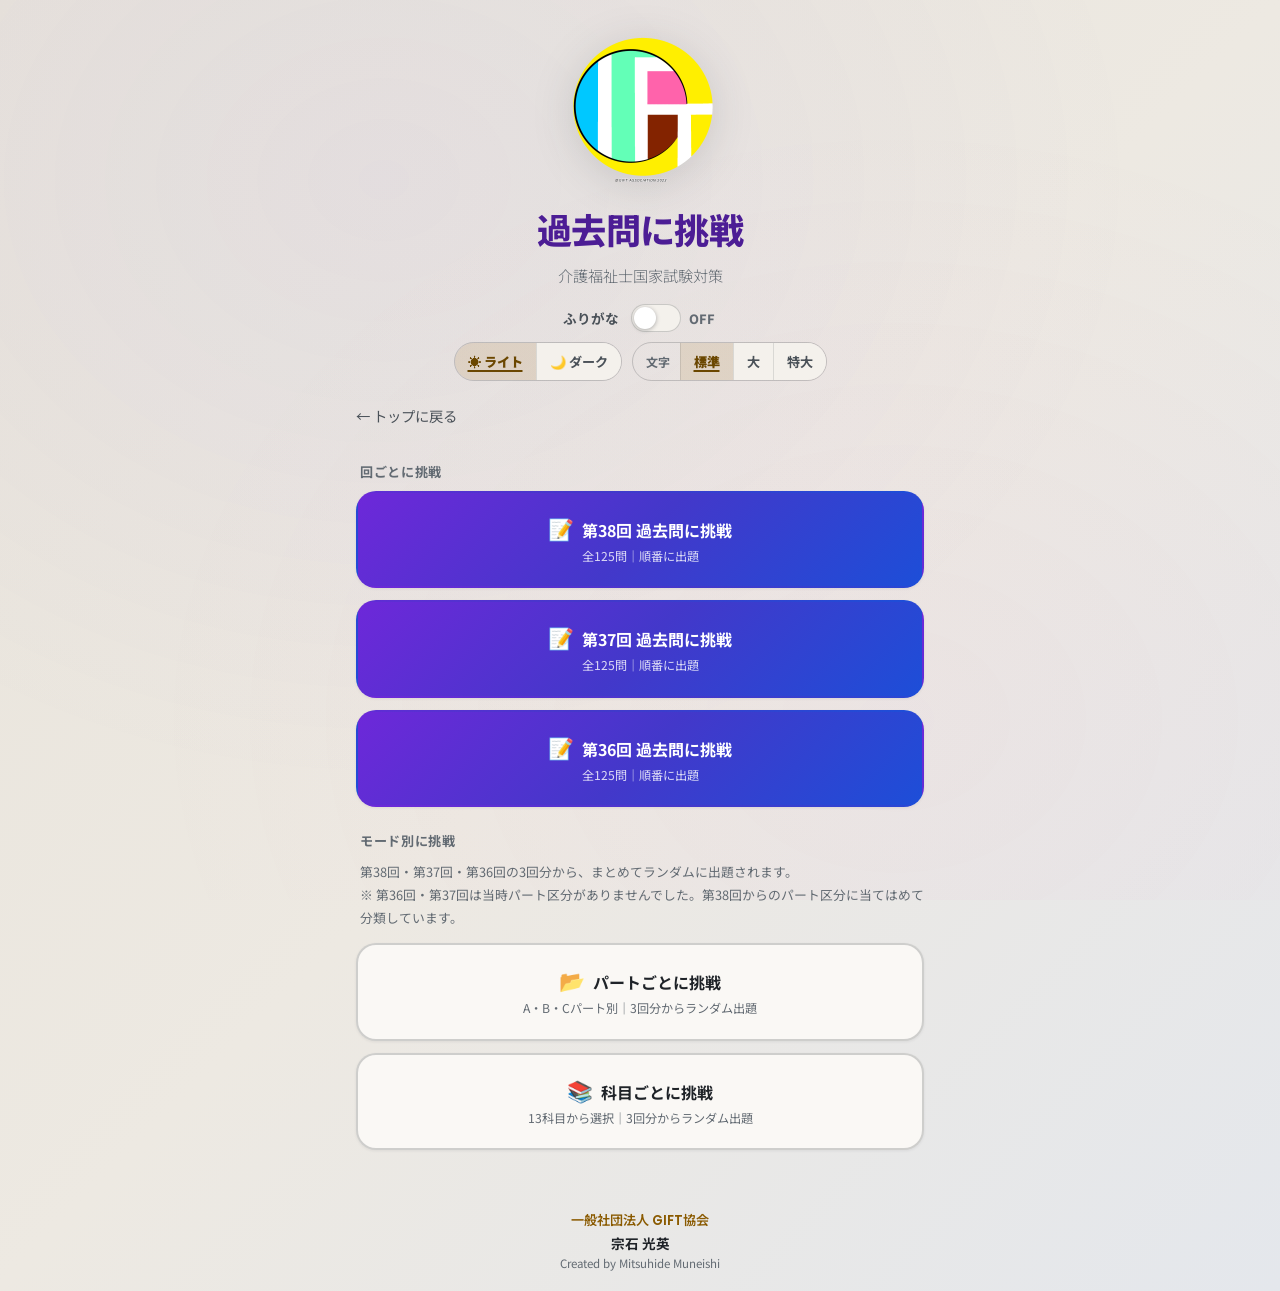
==== commit 2dc5b03c: "Update index.html" ====
--- a/exam/index.html
+++ b/exam/index.html
@@ -160,6 +160,11 @@
       <div class="result-answer-number" id="resultAnswer">3</div>
     </div>
 
+  　<div class="result-choices">
+      <div class="result-choices-title">🔍 選択肢をふりかえる</div>
+      <ul class="review-list" id="reviewChoices"></ul>
+    </div>
+
     <div class="result-explanation">
       <div class="result-explanation-title">📖 解説</div>
       <div id="resultExplanation"></div>
--- a/exam/style.css
+++ b/exam/style.css
@@ -103,39 +103,43 @@
 /* ふりがなは親文字の58% */
 ruby rt{ font-size:var(--ruby-scale); letter-spacing:0; opacity:.92; }
 
-/* ---------- ヘッダー ---------- */
+/* ---------- Header（トップページと同一サイズ） ---------- */
 .exam-header{
   width:100%;
   max-width:600px;
   text-align:center;
-  padding:24px 16px 12px;
+  padding:32px 20px 10px;
+  display:flex;
+  flex-direction:column;
+  align-items:center;
+  gap:6px;
 }
 .exam-header-logo{
-  width:clamp(80px,20vw,120px);
+  width:clamp(100px,25vw,160px);
   height:auto;
-  border-radius:16px;
-  filter:drop-shadow(0 4px 16px var(--shadow));
+  border-radius:20px;
+  object-fit:contain;
+  filter:drop-shadow(0 6px 20px var(--shadow));
   animation:float 3s ease-in-out infinite;
 }
 @keyframes float{
   0%,100%{ transform:translateY(0); }
-  50%{ transform:translateY(-6px); }
+  50%{ transform:translateY(-8px); }
 }
 .exam-header-title{
   font-family:'Poppins','Noto Sans JP',sans-serif;
-  font-size:clamp(1.2rem,4vw,1.6rem);
-  font-weight:800;
-  margin-top:8px;
+  font-size:clamp(1.4rem,4.5vw,2.2rem);
+  font-weight:800;
+  letter-spacing:-.02em;
   background:linear-gradient(90deg,#a78bfa,#60a5fa,#34d399);
   -webkit-background-clip:text;
   -webkit-text-fill-color:transparent;
   background-clip:text;
 }
 .exam-header-sub{
-  font-size:clamp(.8rem,2.2vw,.9rem);
-  color:var(--ink-faint);
-  font-weight:400;
-  margin-top:2px;
+  font-size:clamp(.8rem,2.2vw,.95rem);
+  font-weight:300;
+  color:var(--ink-faint);
 }
 
 /* ---------- ふりがなトグル ---------- */
@@ -215,12 +219,33 @@
   cursor:pointer;
   transition:transform .15s, background .2s, color .2s;
 }
-.theme-btn{
-  padding:9px 15px;
+
+/* テーマ（ライト／ダークを並べて、現在のほうに印を付ける） */
+.theme-group{
+  display:inline-flex;
+  align-items:center;
   border:1.5px solid var(--line);
   border-radius:999px;
-}
+  overflow:hidden;
+}
+.theme-btn{
+  padding:9px 13px;
+  border:0;
+  border-left:1.5px solid var(--line-soft);
+}
+.theme-btn:first-child{ border-left:0; }
 .theme-btn:hover{ background:var(--hover); color:var(--ink); }
+/* 選択中：色・太字・下線の3点で示す */
+.theme-btn.selected{
+  background:var(--pick-bg);
+  color:var(--pick-ink);
+  font-weight:900;
+  text-decoration:underline;
+  text-underline-offset:3px;
+  text-decoration-thickness:2px;
+}
+
+/* 文字サイズ */
 .fs-group{
   display:inline-flex;
   align-items:center;
@@ -240,7 +265,6 @@
   border-left:1.5px solid var(--line-soft);
 }
 .fs-btn:hover{ background:var(--hover); color:var(--ink); }
-/* 選択中：色・太字・下線の3点で示す */
 .fs-btn.selected{
   background:var(--pick-bg);
   color:var(--pick-ink);
@@ -891,7 +915,7 @@
   .menu-item{ padding:16px 20px; }
   .question-case,.question-ask{ padding:14px 14px; }
   .display-settings{ gap:8px; }
-  .theme-btn{ padding:8px 13px; }
+  .theme-btn{ padding:8px 11px; }
   .fs-btn{ padding:8px 11px; }
 }
 
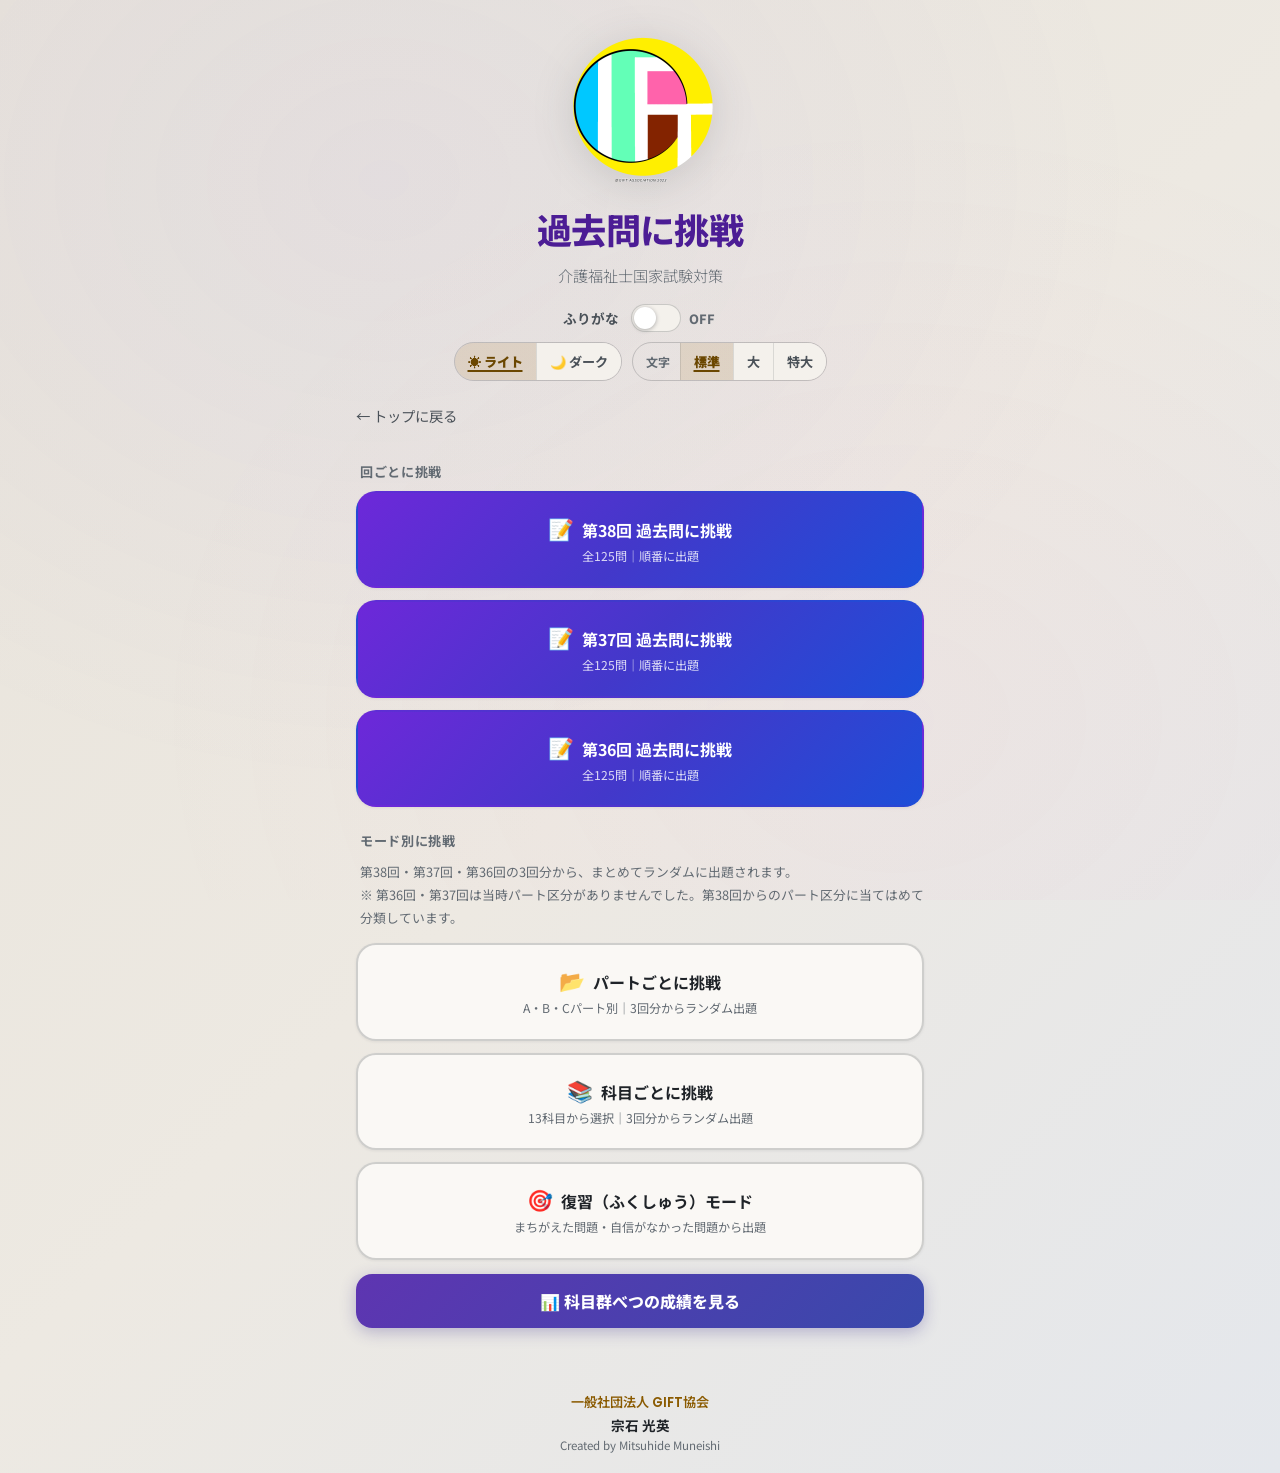
==== commit b0d89624: "Update index.html" ====
--- a/exam/index.html
+++ b/exam/index.html
@@ -92,6 +92,12 @@
           <span class="menu-item-sub">13科目から選択｜3回分からランダム出題</span>
         </button>
       </li>
+      <li>
+        <button class="menu-item" id="reviewMenuBtn" onclick="startReview()">
+          <span class="menu-item-icon">🎯</span>復習（ふくしゅう）モード
+          <span class="menu-item-sub" id="reviewMenuSub">まちがえた問題・自信がなかった問題から出題</span>
+        </button>
+      </li>
     </ul>
   </div>
 
@@ -219,6 +225,8 @@
   </div>
 
   <script src="storage.js"></script>
+  <script src="glossary.js"></script>
+  <script src="report.js"></script>
   <script src="app.js"></script>
 
 </body>
--- a/exam/style.css
+++ b/exam/style.css
@@ -924,3 +924,240 @@
   *{ animation:none !important; transition:none !important; }
   html{ scroll-behavior:auto; }
 }
+/* ---------- 解説画面：選択肢の再掲 ---------- */
+.result-choices{
+  width:100%;
+  margin-top:18px;
+}
+.result-choices-title{
+  font-size:.95rem;
+  font-weight:700;
+  margin-bottom:8px;
+  opacity:.85;
+}
+.review-list{
+  list-style:none;
+  margin:0;
+  padding:0;
+  display:flex;
+  flex-direction:column;
+  gap:8px;
+}
+.review-item{
+  border:2px solid var(--line,rgba(255,255,255,.18));
+  border-radius:12px;
+  padding:10px 12px;
+  font-size:var(--fs-body,1rem);
+  line-height:var(--lh-body,1.9);
+  opacity:.72;
+  -webkit-user-select:text;
+  user-select:text;
+}
+.review-item.is-correct{
+  border-style:solid;
+  border-color:#34d399;
+  background:rgba(52,211,153,.12);
+  opacity:1;
+}
+.review-item.is-picked{
+  border-style:dashed;
+  opacity:1;
+}
+.review-item.is-picked:not(.is-correct){
+  border-color:#f87171;
+  background:rgba(248,113,113,.12);
+}
+.review-tag{
+  display:inline-block;
+  font-size:.8rem;
+  font-weight:700;
+  margin-bottom:4px;
+  letter-spacing:.02em;
+}
+.review-body{
+  display:flex;
+  gap:8px;
+  align-items:flex-start;
+}
+.review-body .choice-number{
+  flex:0 0 auto;
+  font-weight:700;
+  opacity:.8;
+}
+.review-item .choice-text,
+.review-body{
+  -webkit-user-select:text;
+  user-select:text;
+}
+
+/* ---------- なぞって質問（土台） ---------- */
+.ask-chip{
+  position:absolute;
+  z-index:9997;
+  display:none;
+  max-width:200px;
+  padding:8px 12px;
+  border:none;
+  border-radius:999px;
+  background:#4f46e5;
+  color:#fff;
+  font-size:.85rem;
+  font-weight:700;
+  box-shadow:0 6px 18px rgba(0,0,0,.35);
+  cursor:pointer;
+}
+
+/* ---------- 用語の意味を出す小窓 ---------- */
+.gloss-overlay{
+  display:none;position:fixed;inset:0;z-index:10000;
+  background:rgba(0,0,0,.55);
+  align-items:center;justify-content:center;padding:18px;
+}
+.gloss-box{
+  background:var(--paper,#fff);
+  color:var(--ink,#222);
+  border-radius:20px;
+  padding:20px 18px 16px;
+  max-width:440px;width:100%;
+  max-height:80vh;overflow-y:auto;
+  box-shadow:0 20px 60px rgba(0,0,0,.4);
+  -webkit-user-select:text;user-select:text;
+}
+.gloss-item{
+  padding:10px 0;
+  border-bottom:1px solid rgba(128,128,128,.25);
+}
+.gloss-item:last-of-type{border-bottom:none;}
+.gloss-word{
+  font-size:1.15rem;font-weight:800;
+  line-height:1.6;margin-bottom:6px;
+}
+.gloss-kana{font-size:.85rem;font-weight:400;opacity:.75;}
+.gloss-meaning{
+  font-size:var(--fs-body,1rem);
+  line-height:var(--lh-body,1.9);
+}
+.gloss-note{
+  font-size:.85rem;line-height:1.7;
+  opacity:.8;margin-bottom:10px;
+}
+.gloss-link{
+  display:block;text-align:center;
+  margin-top:14px;padding:12px;
+  border-radius:12px;
+  background:rgba(128,128,128,.14);
+  color:inherit;text-decoration:none;
+  font-size:.9rem;font-weight:700;
+}
+.gloss-send{
+  width:100%;margin-top:8px;padding:14px;
+  border:none;border-radius:12px;
+  background:linear-gradient(135deg,#a78bfa,#60a5fa);
+  color:#fff;font-size:1rem;font-weight:700;cursor:pointer;
+  font-family:inherit;
+}
+.gloss-send:disabled{opacity:.5;}
+.gloss-feedback{font-size:.85rem;margin-top:8px;min-height:1.2em;}
+.gloss-feedback.ok{color:#2e7d32;}
+.gloss-feedback.ng{color:#c62828;}
+.gloss-close{
+  width:100%;margin-top:12px;padding:12px;
+  border:2px solid rgba(128,128,128,.35);
+  border-radius:12px;background:transparent;
+  color:inherit;font-size:.9rem;font-weight:700;
+  cursor:pointer;font-family:inherit;
+}
+/* ===== 科目群べつの成績 ===== */
+.rep-open-btn{
+  display:block;width:100%;margin:14px 0 4px;padding:15px 18px;
+  border:none;border-radius:16px;cursor:pointer;
+  background:linear-gradient(135deg,#5e35b1,#3949ab);color:#fff;
+  font-size:1rem;font-weight:800;font-family:'Noto Sans JP',sans-serif;
+  box-shadow:0 4px 16px rgba(60,50,140,.3);
+  transition:transform .18s,box-shadow .18s;
+}
+.rep-open-btn:hover{transform:translateY(-2px);box-shadow:0 8px 24px rgba(60,50,140,.45)}
+.rep-open-btn:active{transform:scale(.97)}
+
+.rep-overlay{
+  display:none;position:fixed;inset:0;z-index:9997;
+  background:rgba(12,10,30,.72);
+  justify-content:center;align-items:flex-start;
+  padding:20px 12px;overflow-y:auto;
+}
+.rep-box{
+  width:100%;max-width:560px;margin:auto;
+  background:var(--card-bg,#fff);color:var(--text,#222);
+  border-radius:22px;padding:20px 18px 18px;
+  box-shadow:0 18px 50px rgba(0,0,0,.35);
+}
+.rep-head{
+  font-size:1.15rem;font-weight:900;text-align:center;
+  margin-bottom:14px;color:var(--text,#222);
+}
+
+.rep-alert{
+  border-radius:14px;padding:14px 16px;margin-bottom:14px;
+  background:rgba(229,57,53,.1);border-left:5px solid #e53935;
+}
+.rep-alert.ok{background:rgba(67,160,71,.1);border-left-color:#43a047}
+.rep-alert-title{font-size:.98rem;font-weight:800;margin-bottom:4px}
+.rep-alert-text{font-size:.82rem;line-height:1.6;opacity:.85}
+.rep-alert-list{margin:8px 0 0;padding-left:20px;font-size:.85rem;line-height:1.8;font-weight:700}
+
+.rep-parts{display:flex;gap:8px;margin-bottom:16px}
+.rep-part{
+  flex:1;text-align:center;padding:12px 6px;border-radius:14px;
+  background:rgba(120,120,160,.1);border:2px solid transparent;
+}
+.rep-part.risk{border-color:#e53935;background:rgba(229,57,53,.08)}
+.rep-part-name{font-size:.78rem;font-weight:700;opacity:.7}
+.rep-part-num{font-size:1.5rem;font-weight:900;line-height:1.2}
+.rep-part-sub{font-size:.68rem;opacity:.65;line-height:1.4;margin-top:2px}
+
+.rep-list{display:flex;flex-direction:column;gap:10px}
+.rep-row{
+  padding:11px 13px;border-radius:12px;
+  background:rgba(120,120,160,.07);border-left:4px solid #90a4ae;
+}
+.rep-row.none{border-left-color:#e53935;background:rgba(229,57,53,.07)}
+.rep-row.zero{border-left-color:#e53935;background:rgba(229,57,53,.07)}
+.rep-row.weak{border-left-color:#fb8c00}
+.rep-row.good{border-left-color:#43a047}
+.rep-row-top{display:flex;align-items:flex-start;gap:8px}
+.rep-no{
+  flex-shrink:0;width:22px;height:22px;border-radius:50%;
+  background:rgba(120,120,160,.25);
+  font-size:.72rem;font-weight:800;
+  display:flex;align-items:center;justify-content:center;
+}
+.rep-name{flex:1;font-size:.9rem;font-weight:700;line-height:1.45}
+.rep-kana{display:block;font-size:.72rem;font-weight:400;opacity:.6;margin-top:1px}
+.rep-status{
+  flex-shrink:0;font-size:.7rem;font-weight:800;
+  padding:3px 9px;border-radius:10px;color:#fff;background:#90a4ae;
+}
+.rep-status.none,.rep-status.zero{background:#e53935}
+.rep-status.weak{background:#fb8c00}
+.rep-status.good{background:#43a047}
+
+.rep-bar{
+  height:7px;border-radius:7px;margin:8px 0 5px;
+  background:rgba(120,120,160,.2);overflow:hidden;
+}
+.rep-bar i{display:block;height:100%;border-radius:7px;background:#90a4ae;transition:width .5s ease}
+.rep-bar i.weak{background:#fb8c00}
+.rep-bar i.good{background:#43a047}
+.rep-bar i.zero{background:#e53935}
+.rep-meta{font-size:.75rem;opacity:.7}
+
+.rep-note{
+  font-size:.72rem;line-height:1.6;opacity:.6;
+  margin-top:14px;padding-top:10px;border-top:1px solid rgba(120,120,160,.25);
+}
+.rep-close{
+  display:block;width:100%;margin-top:16px;padding:13px;
+  border:none;border-radius:14px;cursor:pointer;
+  background:rgba(120,120,160,.2);color:var(--text,#222);
+  font-size:.95rem;font-weight:800;font-family:'Noto Sans JP',sans-serif;
+}
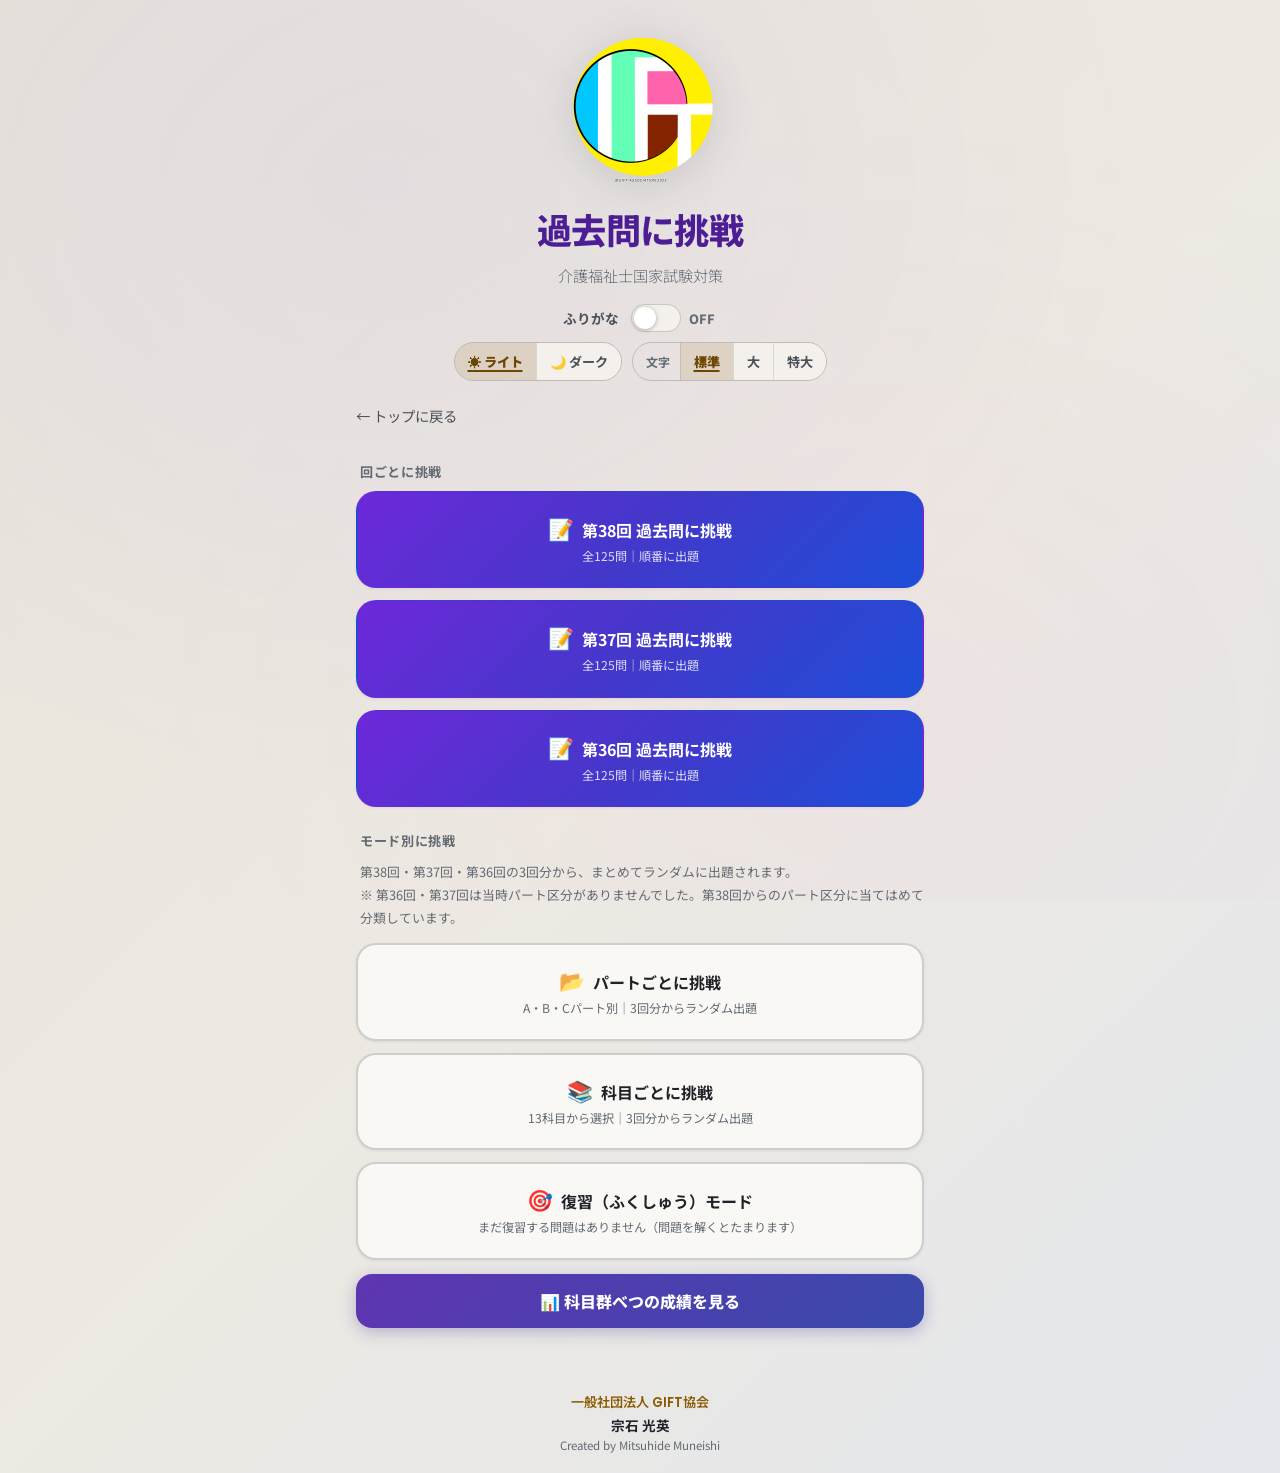
==== commit 95a96ccc: "Update index.html" ====
--- a/exam/index.html
+++ b/exam/index.html
@@ -227,6 +227,7 @@
   <script src="storage.js"></script>
   <script src="glossary.js"></script>
   <script src="report.js"></script>
+  <script src="trend.js"></script>
   <script src="app.js"></script>
 
 </body>
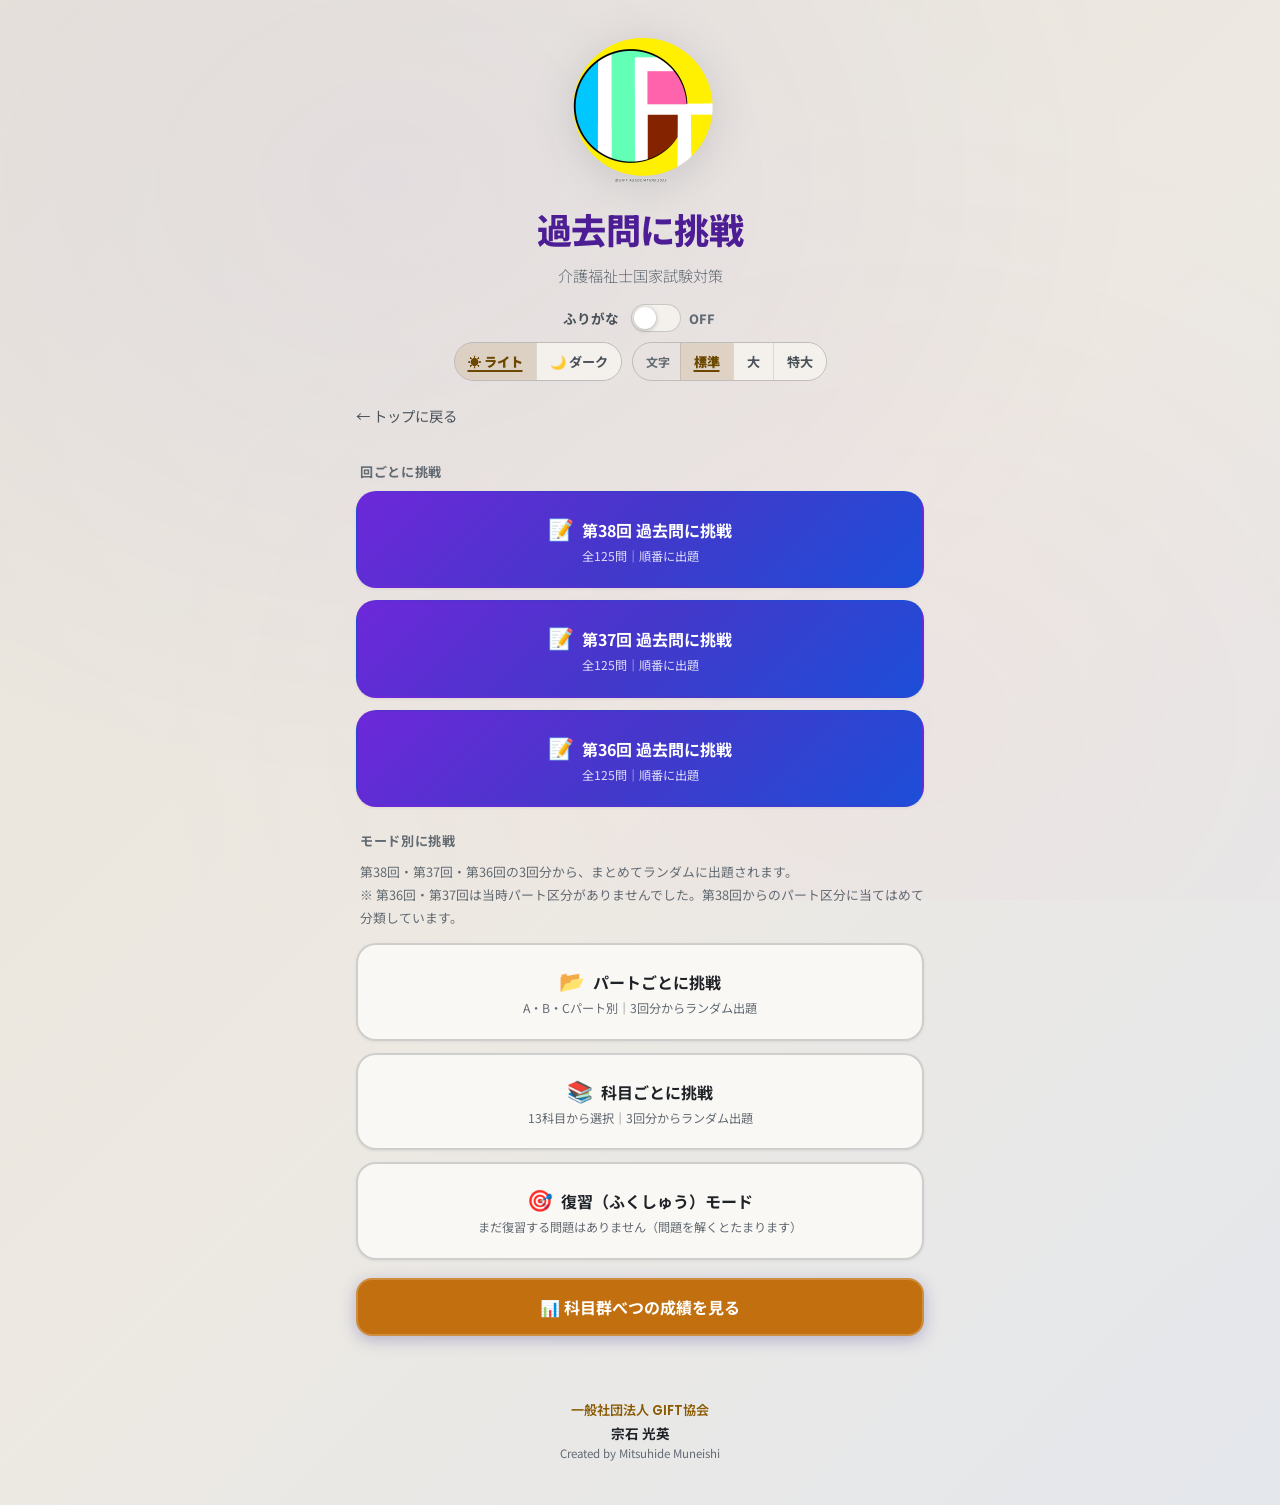
==== commit 8a67814f: "Update index.html" ====
--- a/exam/index.html
+++ b/exam/index.html
@@ -227,8 +227,9 @@
   <script src="storage.js"></script>
   <script src="glossary.js"></script>
   <script src="report.js"></script>
-  <script src="trend.js"></script>
-  <script src="app.js"></script>
+　<script src="trend.js"></script>
+　<script src="backup.js"></script>
+　<script src="app.js"></script>
 
 </body>
 </html>
--- a/exam/style.css
+++ b/exam/style.css
@@ -1161,3 +1161,17 @@
   background:rgba(120,120,160,.2);color:var(--text,#222);
   font-size:.95rem;font-weight:800;font-family:'Noto Sans JP',sans-serif;
 }
+.rep-open-btn{
+  background:transparent;
+  border:1px solid rgba(255,255,255,.35);
+  color:#e8e8f5;
+  font-weight:600;
+  margin-top:18px;
+}
+.rep-open-btn{
+  background:#c2700f;
+  color:#fff;
+  border:2px solid #fff3;
+  font-weight:700;
+  margin-top:18px;
+}
